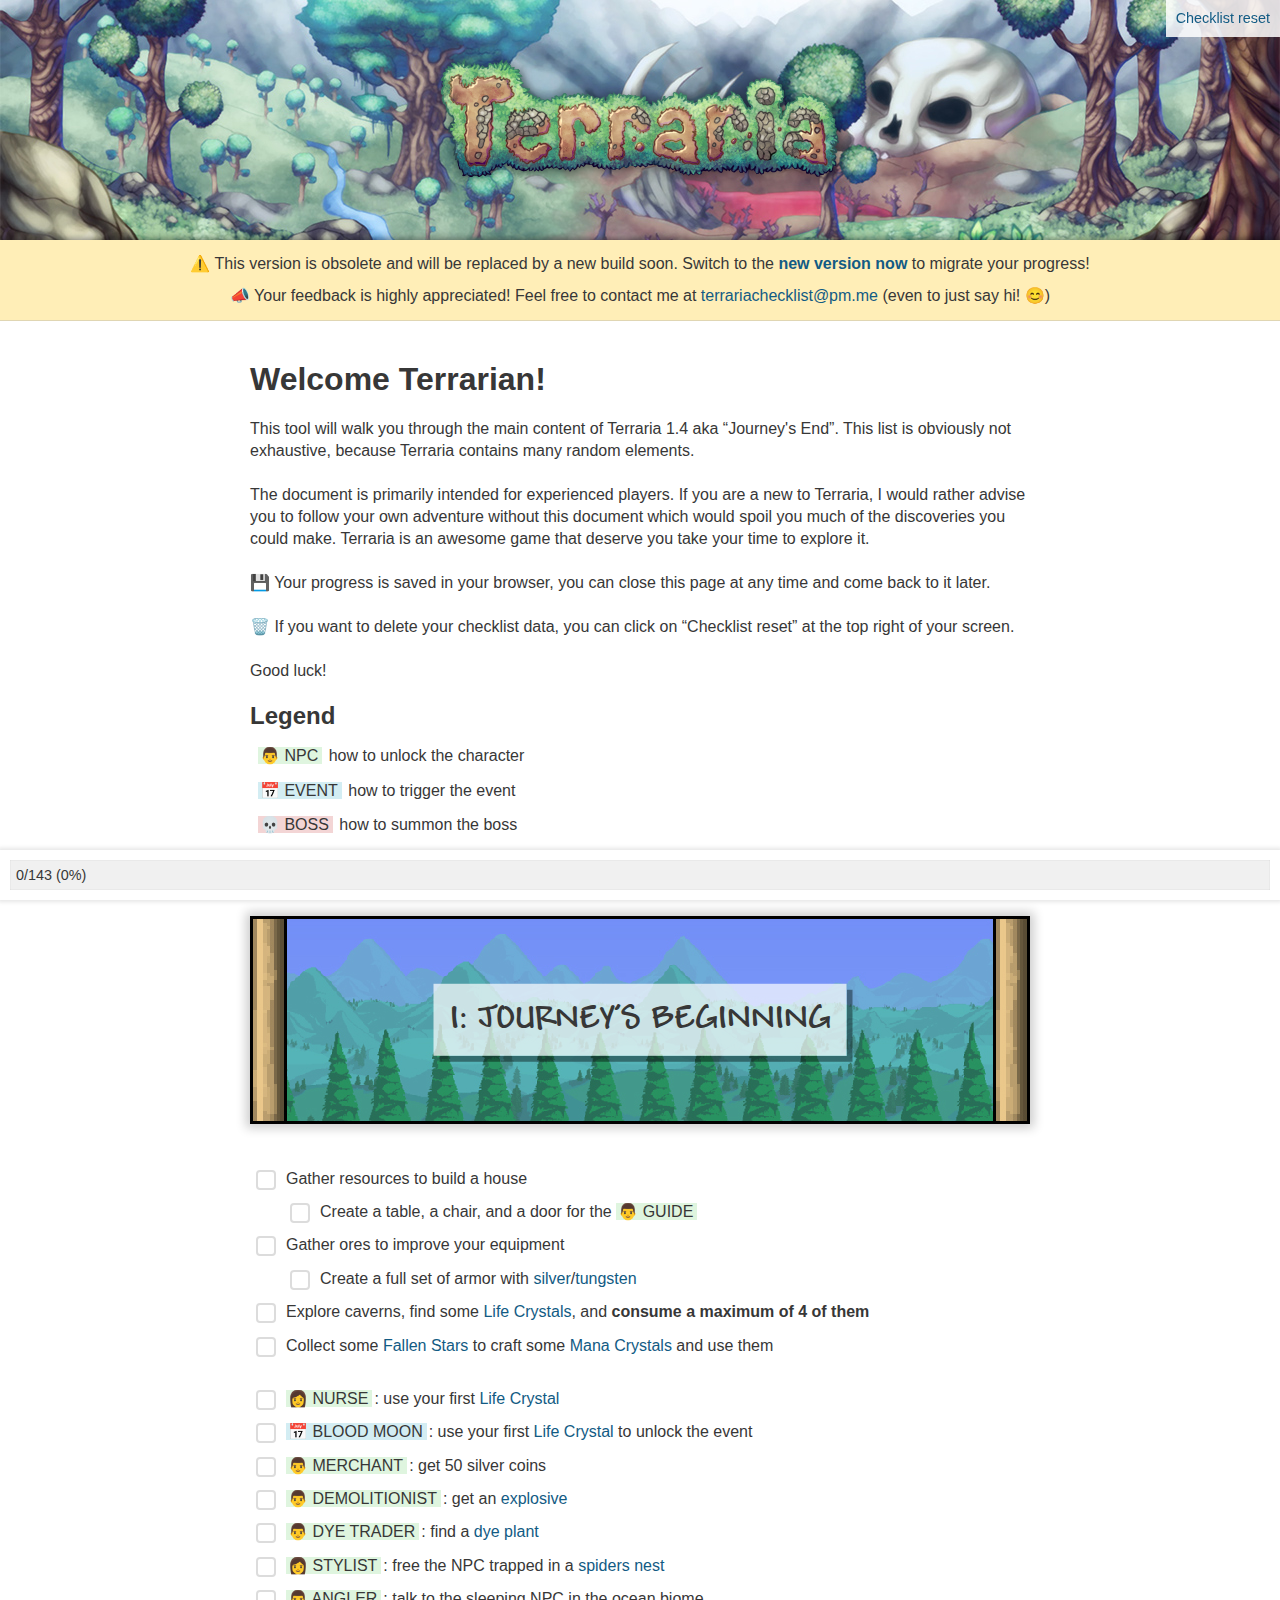
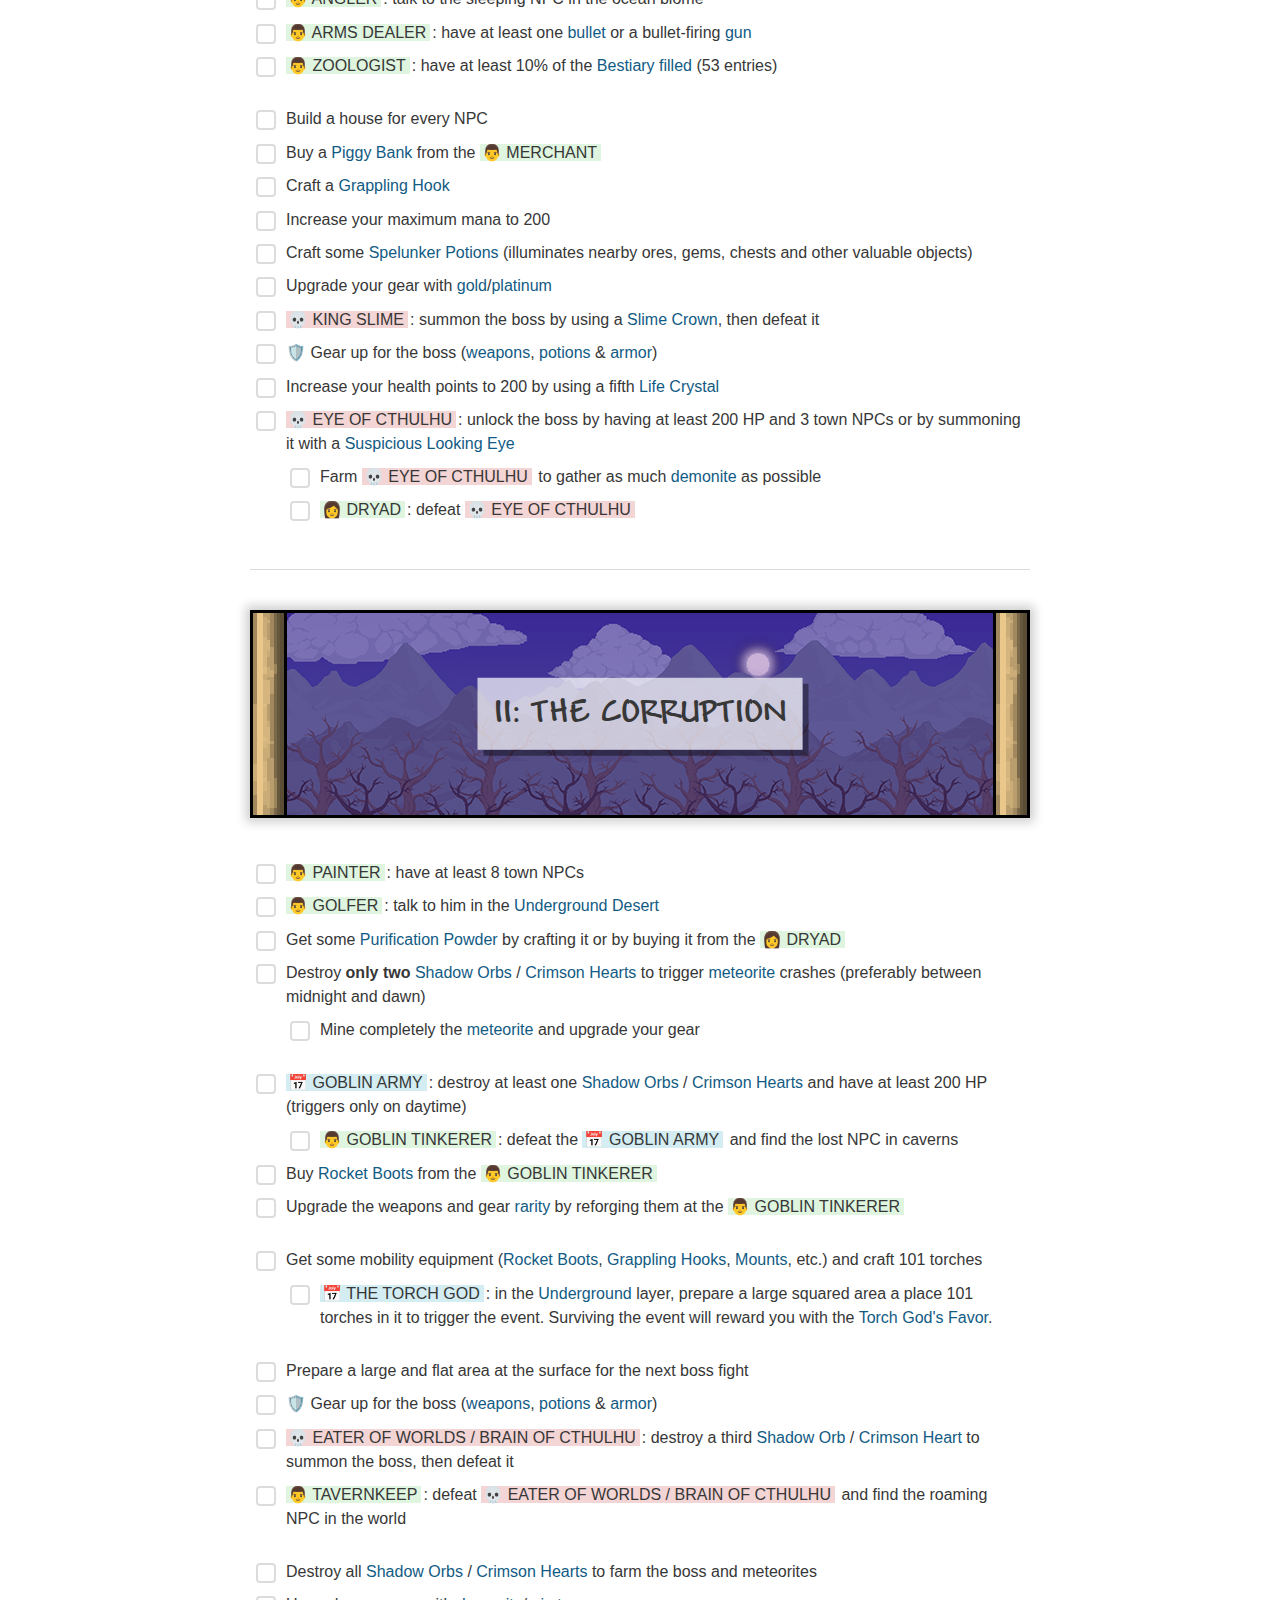
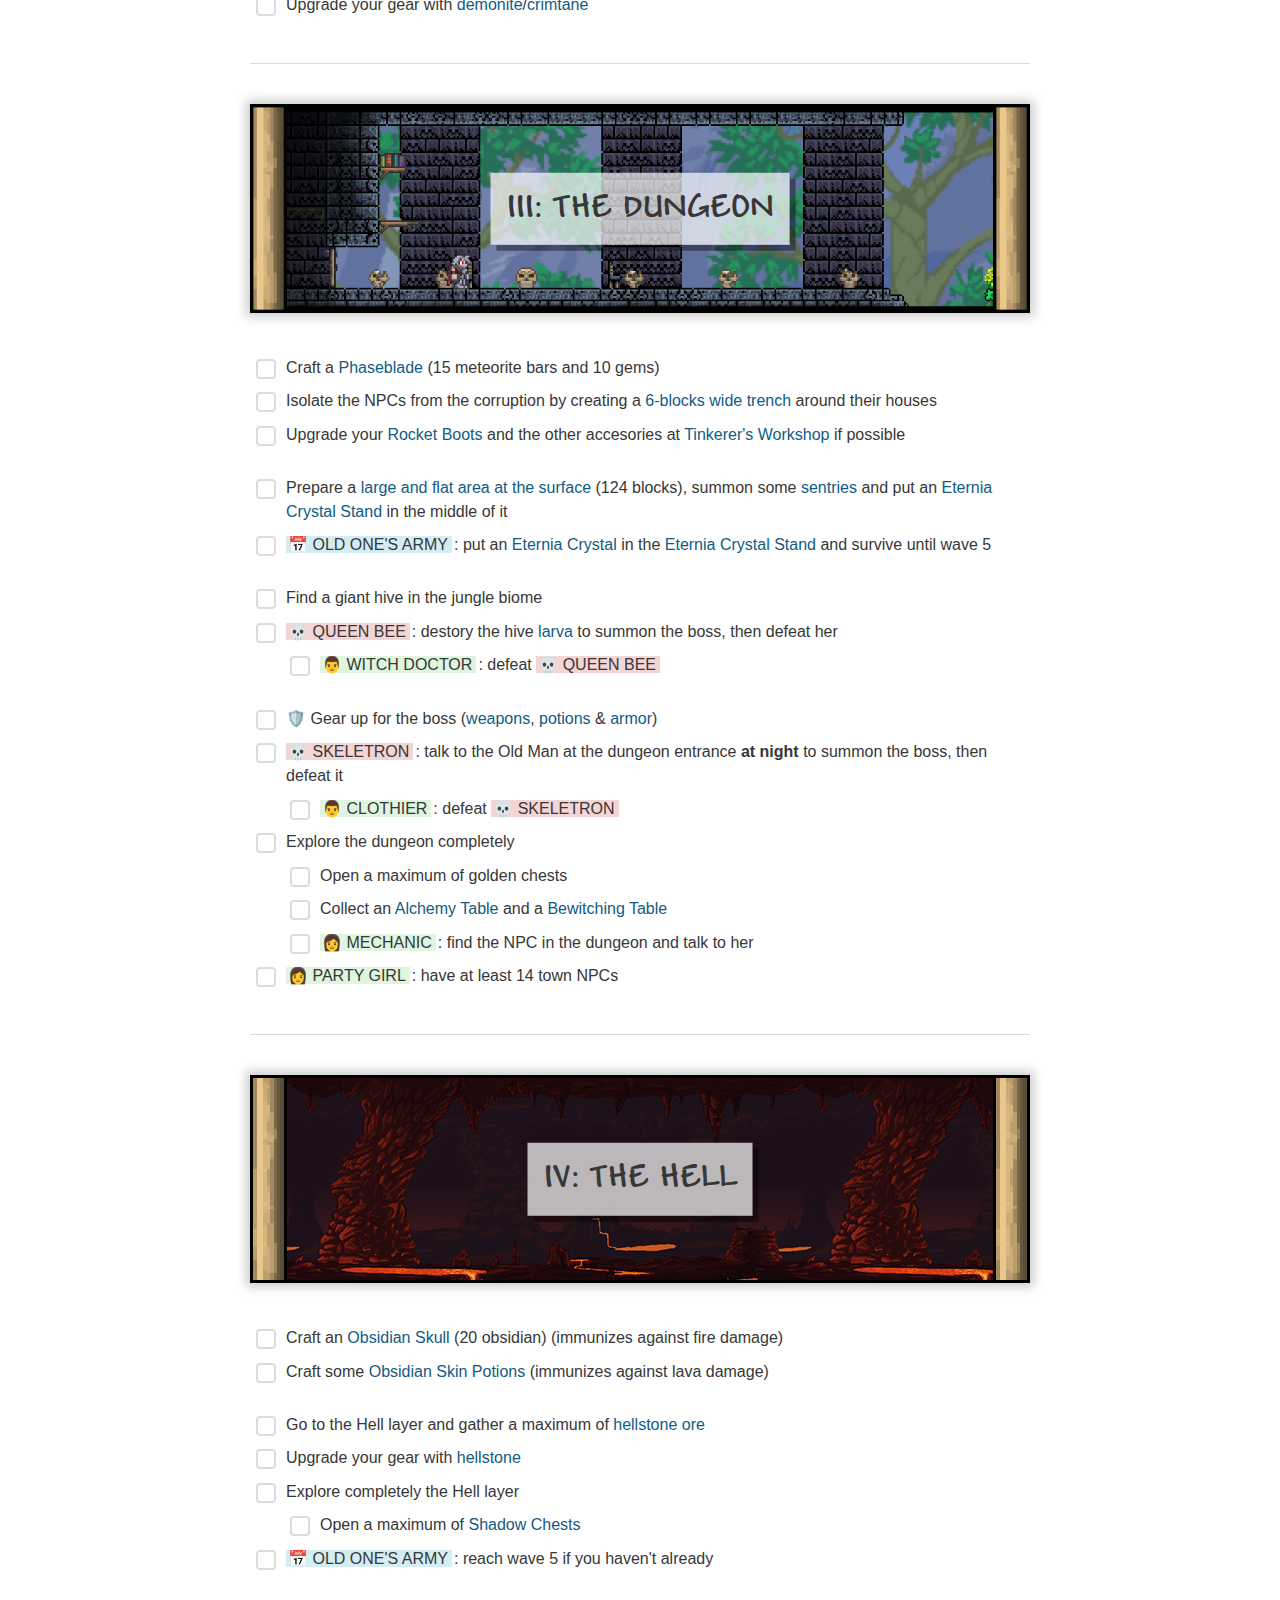
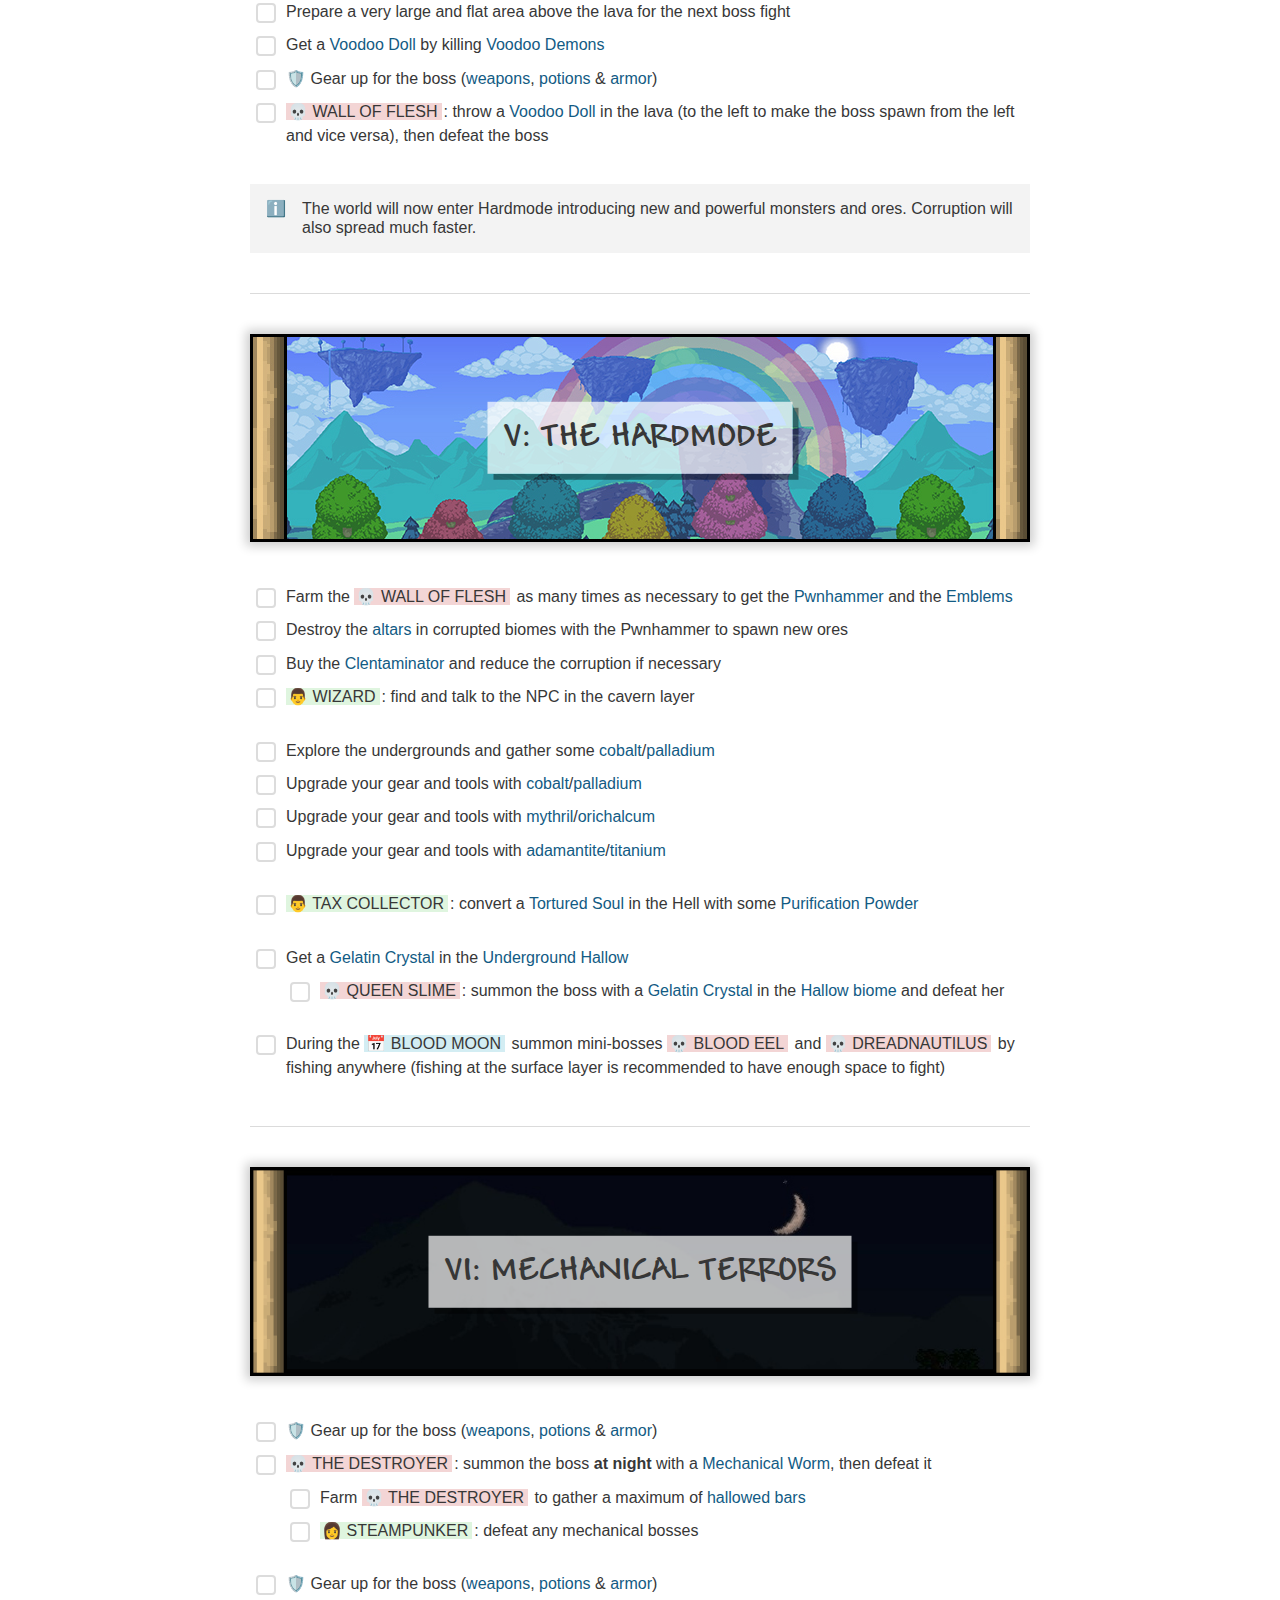
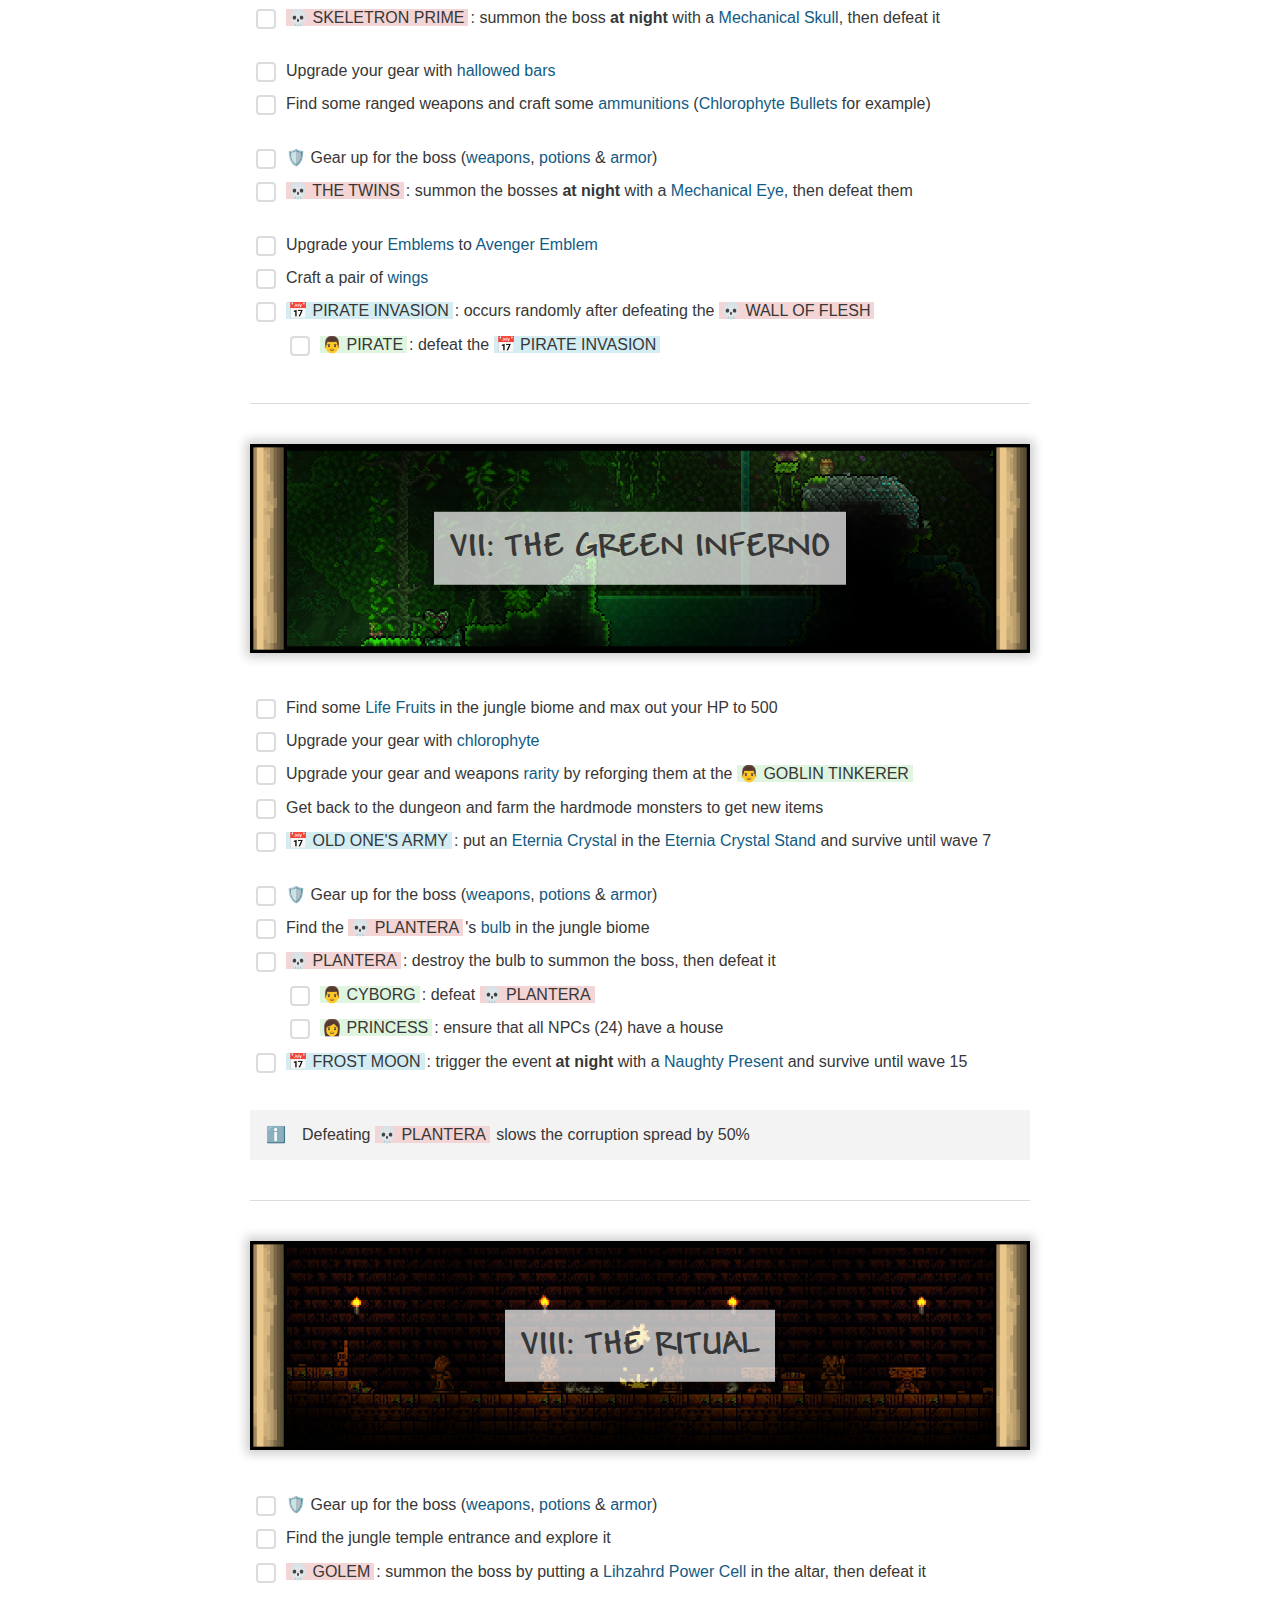
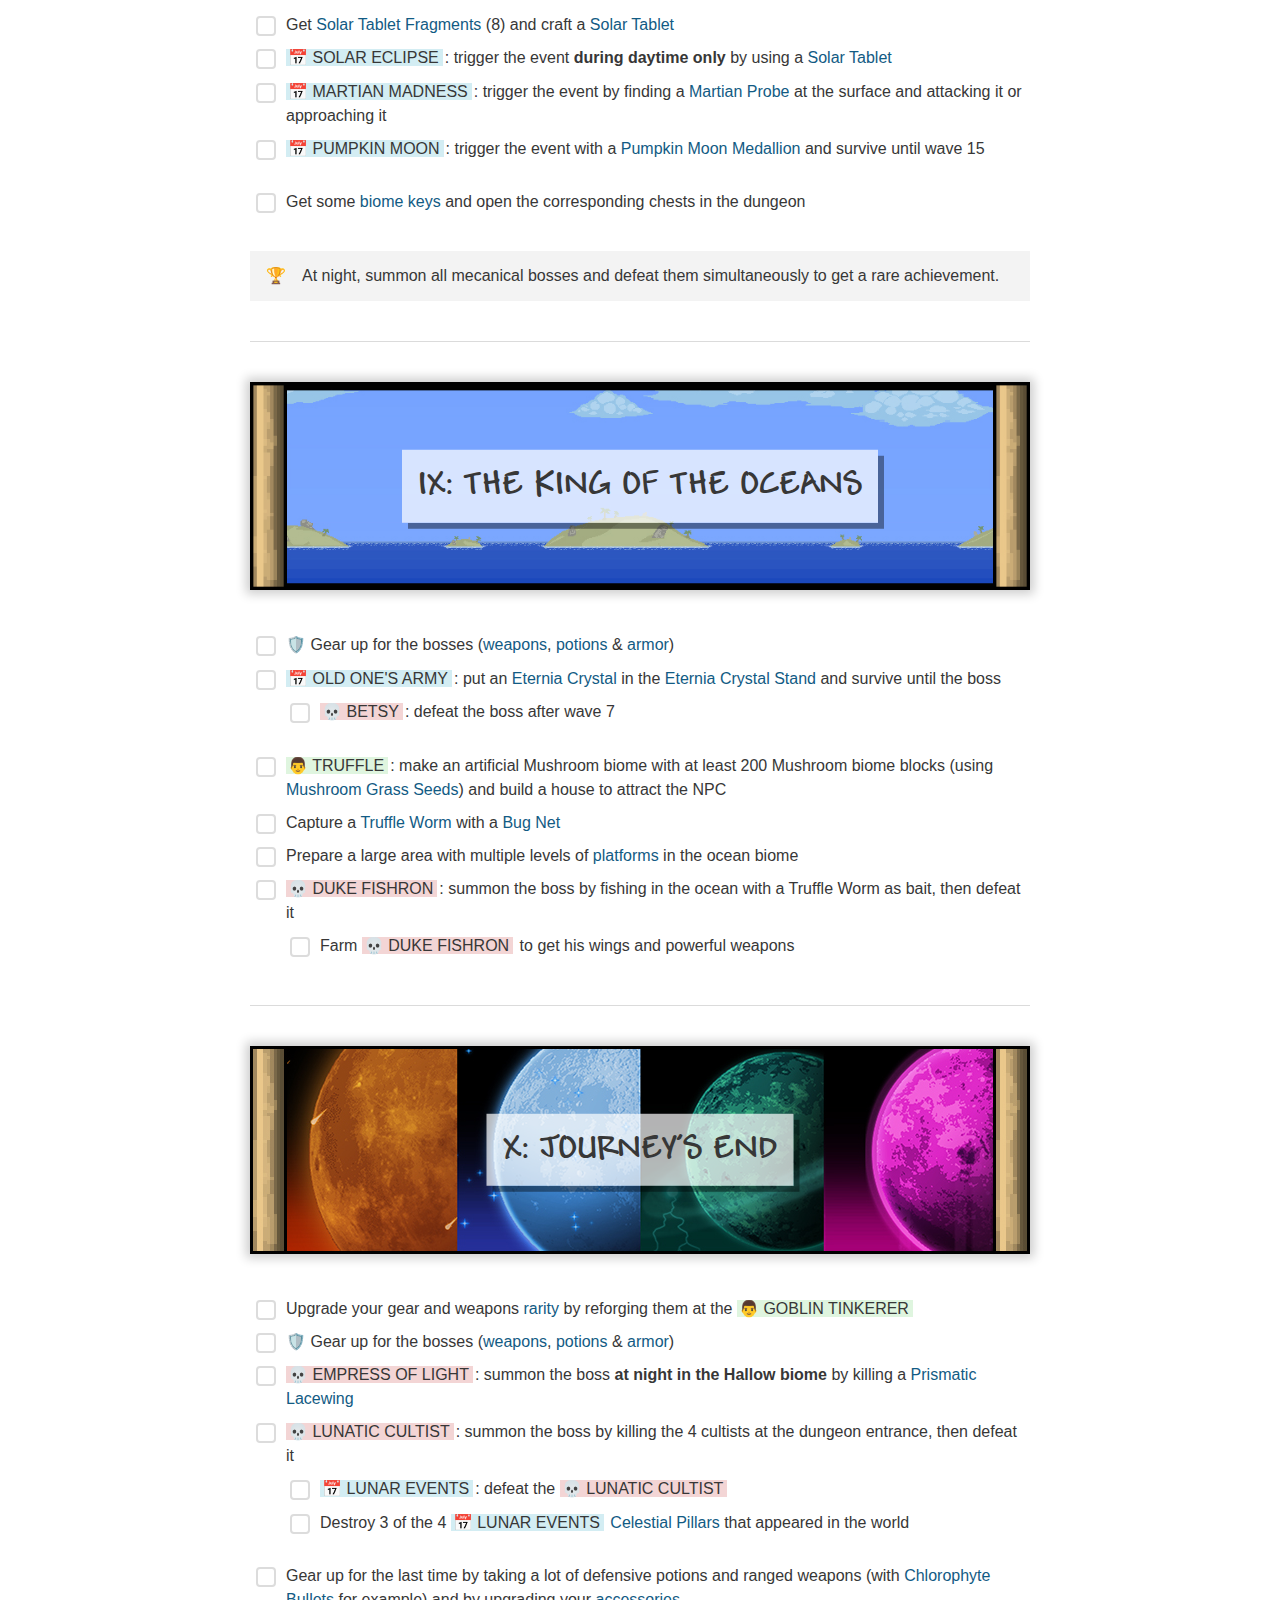
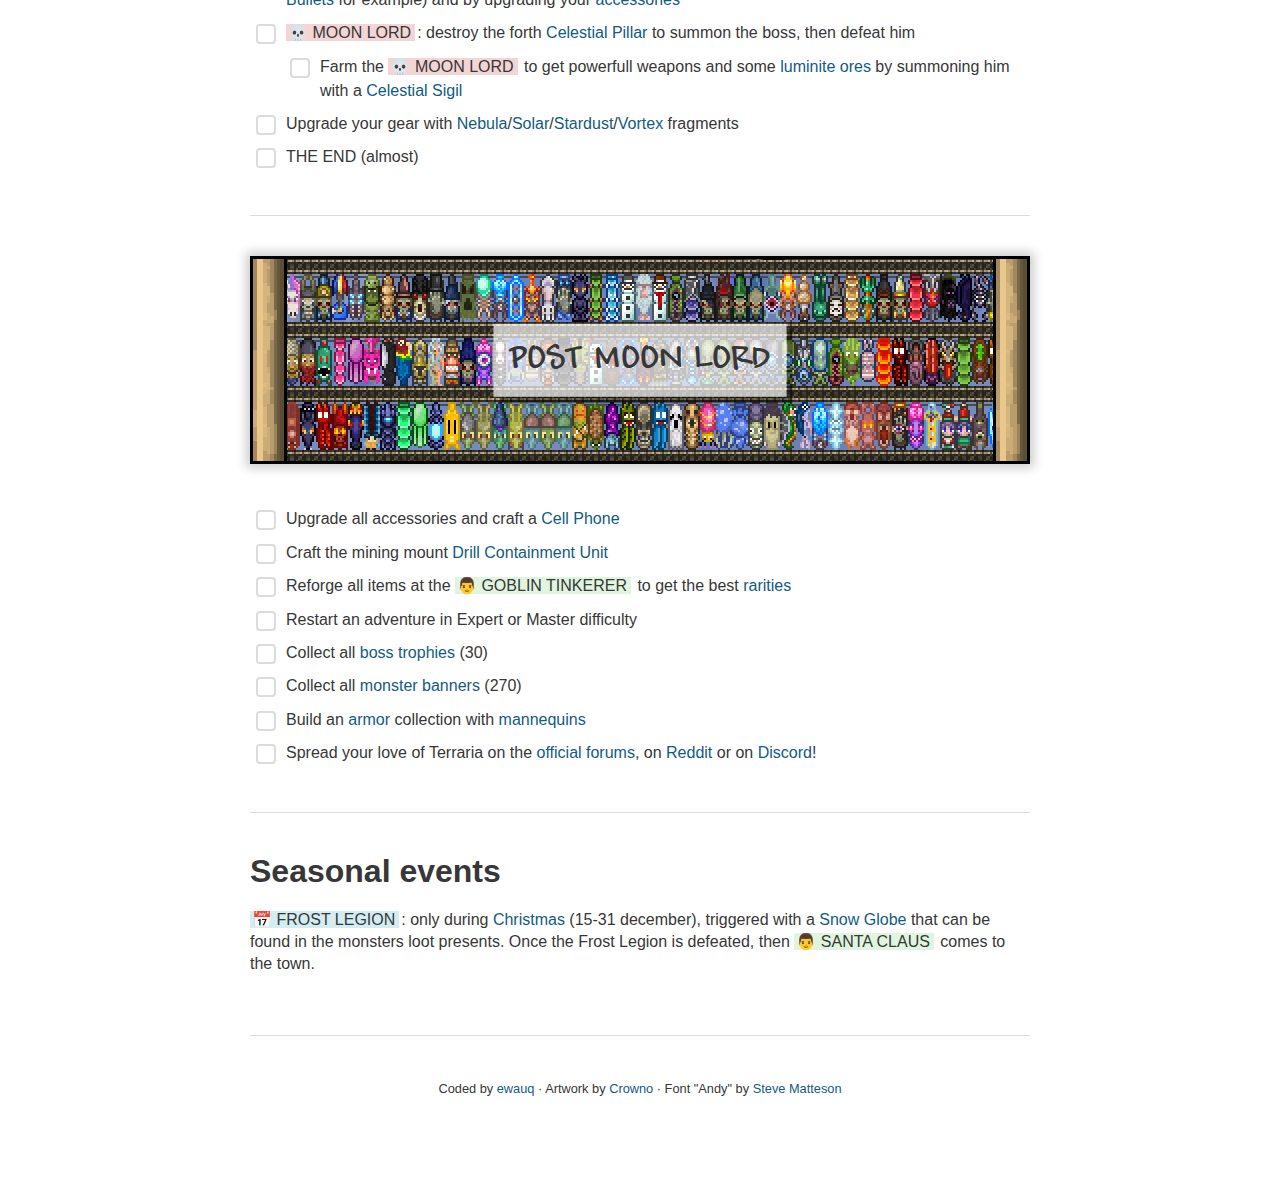
==== terraria-checklist/v1/index.html @ e36d5576 "Migrate the Terraria Checklist to the new build" ====
<!DOCTYPE html>
<html lang="en">
  <head>
    <title>Terraria 1.4 Progression Checklist</title>
    <meta charset="UTF-8" />
    <meta
      name="keywords"
      content="terraria, checklist, help, progression, walkthrough, tracking, bosses, items, weapons, collection"
    />
    <meta name="robots" content="index, follow" />
    <meta name="viewport" content="width=device-width, initial-scale=1.0" />
    <meta
      property="og:title"
      content="Progression Checklist for Terraria 1.4"
    />
    <meta
      property="og:description"
      content="Track your progress on a single page on any devices so you don't miss anything!"
    />
    <meta
      name="description"
      content="Track your progress on a single page on any devices so you don't miss anything!"
    />
    <meta
      property="og:url"
      content="https://ewauq.github.io/terraria-checklist/"
    />
    <!-- Google tag (gtag.js) -->
    <script
      async
      src="https://www.googletagmanager.com/gtag/js?id=G-256XFFE4T6"
    ></script>
    <script>
      window.dataLayer = window.dataLayer || [];
      function gtag() {
        dataLayer.push(arguments);
      }
      gtag("js", new Date());

      gtag("config", "G-256XFFE4T6");
    </script>
    <link rel="stylesheet" href="styles/normalize.css" />
    <link rel="stylesheet" href="styles/main.css" />
    <link rel="shortcut icon" href="imgs/favicon.png" type="image/png" />
  </head>

  <body>
    <div class="reset">
      <a name="reset">Checklist reset</a>
    </div>

    <header>
      <img src="imgs/logo.png" />
    </header>

    <div class="version-warning">
      ⚠️ This version is obsolete and will be replaced by a new build soon.
      Switch to the
      <b
        ><a href="https://ewauq.github.io/terraria-checklist/v2"
          >new version now</a
        ></b
      >
      to migrate your progress!

      <br /><br />
      📣 Your feedback is highly appreciated! Feel free to contact me at
      <a href="mailto:terrariachecklist@pm.me">terrariachecklist@pm.me</a> (even
      to just say hi! 😊)
    </div>

    <div class="page">
      <section>
        <h1>Welcome Terrarian!</h1>
        <p>
          This tool will walk you through the main content of Terraria 1.4 aka
          “Journey's End”. This list is obviously not exhaustive, because
          Terraria contains many random elements.
          <br /><br />
          The document is primarily intended for experienced players. If you are
          a new to Terraria, I would rather advise you to follow your own
          adventure without this document which would spoil you much of the
          discoveries you could make. Terraria is an awesome game that deserve
          you take your time to explore it.
          <br /><br />
          💾 Your progress is saved in your browser, you can close this page at
          any time and come back to it later.
          <br /><br />
          🗑️ If you want to delete your checklist data, you can click on
          “Checklist reset” at the top right of your screen.
          <br /><br />
          Good luck!
        </p>

        <h2>Legend</h2>
        <ul class="legend">
          <li><span class="npc">👨 NPC</span> how to unlock the character</li>
          <li><span class="event">📅 EVENT</span> how to trigger the event</li>
          <li><span class="boss">💀 BOSS</span> how to summon the boss</li>
        </ul>
      </section>

      <section>
        <picture>
          <div class="title">I: Journey's Beginning</div>
          <img src="imgs/tier-1.jpg" />
        </picture>

        <ul class="checklist">
          <li>
            <div class="checkbox-container">
              <input type="checkbox" autocomplete="off" name="tier-1-item-1" />
            </div>
            <div class="description">Gather resources to build a house</div>
          </li>

          <li class="indented">
            <div class="checkbox-container">
              <input type="checkbox" autocomplete="off" name="tier-1-item-2" />
            </div>
            <div class="description">
              Create a table, a chair, and a door for the
              <span class="npc"
                >👨
                <a href="https://terraria.fandom.com/wiki/Guide">GUIDE</a></span
              >
            </div>
          </li>

          <li>
            <div class="checkbox-container">
              <input type="checkbox" autocomplete="off" name="tier-1-item-3" />
            </div>
            <div class="description">Gather ores to improve your equipment</div>
          </li>

          <li class="indented">
            <div class="checkbox-container">
              <input type="checkbox" autocomplete="off" name="tier-1-item-4" />
            </div>
            <div class="description">
              Create a full set of armor with
              <a href="https://terraria.fandom.com/wiki/Silver_Ore">silver</a
              >/<a href="https://terraria.fandom.com/wiki/Tungsten_Ore"
                >tungsten</a
              >
            </div>
          </li>

          <li>
            <div class="checkbox-container">
              <input type="checkbox" autocomplete="off" name="tier-1-item-5" />
            </div>
            <div class="description">
              Explore caverns, find some
              <a href="https://terraria.fandom.com/wiki/Life_Crystal"
                >Life Crystals</a
              >, and
              <b>consume a maximum of 4 of them</b>
            </div>
          </li>

          <li>
            <div class="checkbox-container">
              <input type="checkbox" autocomplete="off" name="tier-1-item-6" />
            </div>
            <div class="description">
              Collect some
              <a href="https://terraria.fandom.com/wiki/Fallen_Star"
                >Fallen Stars</a
              >
              to craft some
              <a href="https://terraria.fandom.com/wiki/Mana_Crystal"
                >Mana Crystals</a
              >
              and use them
            </div>
          </li>

          <li class="spaced">
            <div class="checkbox-container">
              <input type="checkbox" autocomplete="off" name="tier-1-item-7" />
            </div>
            <div class="description">
              <span class="npc"
                >👩
                <a href="https://terraria.fandom.com/wiki/Nurse">NURSE</a></span
              >: use your first
              <a href="https://terraria.fandom.com/wiki/Life_Crystal"
                >Life Crystal</a
              >
            </div>
          </li>

          <li>
            <div class="checkbox-container">
              <input type="checkbox" autocomplete="off" name="tier-1-item-8" />
            </div>
            <div class="description">
              <span class="event"
                >📅
                <a href="https://terraria.fandom.com/wiki/Blood_Moon"
                  >BLOOD MOON</a
                ></span
              >: use your first
              <a href="https://terraria.fandom.com/wiki/Life_Crystal"
                >Life Crystal</a
              >
              to unlock the event
            </div>
          </li>

          <li>
            <div class="checkbox-container">
              <input type="checkbox" autocomplete="off" name="tier-1-item-9" />
            </div>
            <div class="description">
              <span class="npc"
                >👨
                <a href="https://terraria.fandom.com/wiki/Merchant"
                  >MERCHANT</a
                ></span
              >: get 50 silver coins
            </div>
          </li>

          <li>
            <div class="checkbox-container">
              <input type="checkbox" autocomplete="off" name="tier-1-item-10" />
            </div>
            <div class="description">
              <span class="npc"
                >👨
                <a href="https://terraria.fandom.com/wiki/Demolitionist"
                  >DEMOLITIONIST</a
                ></span
              >: get an
              <a href="https://terraria.fandom.com/wiki/Explosives_(class)"
                >explosive</a
              >
            </div>
          </li>

          <li>
            <div class="checkbox-container">
              <input type="checkbox" autocomplete="off" name="tier-1-item-11" />
            </div>
            <div class="description">
              <span class="npc"
                >👨
                <a href="https://terraria.fandom.com/wiki/Dye_Trader"
                  >DYE TRADER</a
                ></span
              >: find a
              <a href="https://terraria.fandom.com/wiki/Plants#Dye_Plants"
                >dye plant</a
              >
            </div>
          </li>

          <li>
            <div class="checkbox-container">
              <input type="checkbox" autocomplete="off" name="tier-1-item-12" />
            </div>
            <div class="description">
              <span class="npc"
                >👩
                <a href="https://terraria.fandom.com/wiki/Stylist"
                  >STYLIST</a
                ></span
              >: free the NPC trapped in a
              <a href="https://terraria.fandom.com/wiki/Spider_Cave"
                >spiders nest</a
              >
            </div>
          </li>

          <li>
            <div class="checkbox-container">
              <input type="checkbox" autocomplete="off" name="tier-1-item-13" />
            </div>
            <div class="description">
              <span class="npc"
                >👨
                <a href="https://terraria.fandom.com/wiki/Angler"
                  >ANGLER</a
                ></span
              >: talk to the sleeping NPC in the ocean biome
            </div>
          </li>

          <li>
            <div class="checkbox-container">
              <input type="checkbox" autocomplete="off" name="tier-1-item-14" />
            </div>
            <div class="description">
              <span class="npc"
                >👨
                <a href="https://terraria.fandom.com/wiki/Arms_Dealer"
                  >ARMS DEALER</a
                ></span
              >: have at least one
              <a href="https://terraria.fandom.com/wiki/Bullets">bullet</a> or a
              bullet-firing
              <a href="https://terraria.fandom.com/wiki/Guns">gun</a>
            </div>
          </li>

          <li>
            <div class="checkbox-container">
              <input type="checkbox" autocomplete="off" name="tier-1-item-27" />
            </div>
            <div class="description">
              <span class="npc"
                >👨
                <a href="https://terraria.fandom.com/wiki/Zoologist"
                  >ZOOLOGIST</a
                ></span
              >: have at least 10% of the
              <a href="https://terraria.fandom.com/wiki/Bestiary"
                >Bestiary filled</a
              >
              (53 entries)
            </div>
          </li>

          <li class="spaced">
            <div class="checkbox-container">
              <input type="checkbox" autocomplete="off" name="tier-1-item-15" />
            </div>
            <div class="description">Build a house for every NPC</div>
          </li>

          <li>
            <div class="checkbox-container">
              <input type="checkbox" autocomplete="off" name="tier-1-item-16" />
            </div>
            <div class="description">
              Buy a
              <a href="https://terraria.fandom.com/wiki/Piggy_Bank"
                >Piggy Bank</a
              >
              from the
              <span class="npc"
                >👨
                <a href="https://terraria.fandom.com/wiki/Merchant"
                  >MERCHANT</a
                ></span
              >
            </div>
          </li>

          <li>
            <div class="checkbox-container">
              <input type="checkbox" autocomplete="off" name="tier-1-item-17" />
            </div>
            <div class="description">
              Craft a
              <a href="https://terraria.fandom.com/wiki/Grappling_Hook"
                >Grappling Hook</a
              >
            </div>
          </li>

          <li>
            <div class="checkbox-container">
              <input type="checkbox" autocomplete="off" name="tier-1-item-18" />
            </div>
            <div class="description">Increase your maximum mana to 200</div>
          </li>

          <li>
            <div class="checkbox-container">
              <input type="checkbox" autocomplete="off" name="tier-1-item-19" />
            </div>
            <div class="description">
              Craft some
              <a href="https://terraria.fandom.com/wiki/Spelunker_Potion"
                >Spelunker Potions</a
              >
              (illuminates nearby ores, gems, chests and other valuable objects)
            </div>
          </li>

          <li>
            <div class="checkbox-container">
              <input type="checkbox" autocomplete="off" name="tier-1-item-20" />
            </div>
            <div class="description">
              Upgrade your gear with
              <a href="https://terraria.fandom.com/wiki/Gold_Ore">gold</a>/<a
                href="https://terraria.fandom.com/wiki/Platinum_Ore"
                >platinum</a
              >
            </div>
          </li>

          <li>
            <div class="checkbox-container">
              <input type="checkbox" autocomplete="off" name="tier-1-item-21" />
            </div>
            <div class="description">
              <span class="boss"
                >💀
                <a href="https://terraria.fandom.com/wiki/King_Slime"
                  >KING SLIME</a
                ></span
              >: summon the boss by using a
              <a href="https://terraria.fandom.com/wiki/Slime_Crown"
                >Slime Crown</a
              >, then defeat it
            </div>
          </li>

          <li>
            <div class="checkbox-container">
              <input type="checkbox" autocomplete="off" name="tier-1-item-22" />
            </div>
            <div class="description">
              🛡️ Gear up for the boss (<a
                href="https://terraria.fandom.com/wiki/Weapons"
                >weapons</a
              >,
              <a href="https://terraria.fandom.com/wiki/Potions">potions</a> &
              <a href="https://terraria.fandom.com/wiki/Armor">armor</a>)
            </div>
          </li>

          <li>
            <div class="checkbox-container">
              <input type="checkbox" autocomplete="off" name="tier-1-item-23" />
            </div>
            <div class="description">
              Increase your health points to 200 by using a fifth
              <a href="https://terraria.fandom.com/wiki/Life_Crystal"
                >Life Crystal</a
              >
            </div>
          </li>

          <li>
            <div class="checkbox-container">
              <input type="checkbox" autocomplete="off" name="tier-1-item-24" />
            </div>
            <div class="description">
              <span class="boss"
                >💀
                <a href="https://terraria.fandom.com/wiki/Eye_of_Cthulhu"
                  >EYE OF CTHULHU</a
                ></span
              >: unlock the boss by having at least 200 HP and 3 town NPCs or by
              summoning it with a
              <a href="https://terraria.fandom.com/wiki/Suspicious_Looking_Eye"
                >Suspicious Looking Eye</a
              >
            </div>
          </li>

          <li class="indented">
            <div class="checkbox-container">
              <input type="checkbox" autocomplete="off" name="tier-1-item-25" />
            </div>
            <div class="description">
              Farm
              <span class="boss"
                >💀
                <a href="https://terraria.fandom.com/wiki/Eye_of_Cthulhu"
                  >EYE OF CTHULHU</a
                ></span
              >
              to gather as much
              <a href="https://terraria.fandom.com/wiki/Demonite_Ore"
                >demonite</a
              >
              as possible
            </div>
          </li>

          <li class="indented">
            <div class="checkbox-container">
              <input type="checkbox" autocomplete="off" name="tier-1-item-26" />
            </div>
            <div class="description">
              <span class="npc"
                >👩
                <a href="https://terraria.fandom.com/wiki/Dryad">DRYAD</a></span
              >: defeat
              <span class="boss"
                >💀
                <a href="https://terraria.fandom.com/wiki/Eye_of_Cthulhu"
                  >EYE OF CTHULHU</a
                ></span
              >
            </div>
          </li>
        </ul>
      </section>

      <section>
        <picture>
          <div class="title">II: The Corruption</div>
          <img src="imgs/tier-2.jpg" />
        </picture>

        <ul class="checklist">
          <li>
            <div class="checkbox-container">
              <input type="checkbox" autocomplete="off" name="tier-2-item-1" />
            </div>
            <div class="description">
              <span class="npc"
                >👨
                <a href="https://terraria.fandom.com/wiki/Painter"
                  >PAINTER</a
                ></span
              >: have at least 8 town NPCs
            </div>
          </li>

          <li>
            <div class="checkbox-container">
              <input type="checkbox" autocomplete="off" name="tier-2-item-17" />
            </div>
            <div class="description">
              <span class="npc"
                >👨
                <a href="https://terraria.fandom.com/wiki/Golfer"
                  >GOLFER</a
                ></span
              >: talk to him in the
              <a href="https://terraria.fandom.com/wiki/Underground_Desert"
                >Underground Desert</a
              >
            </div>
          </li>

          <li>
            <div class="checkbox-container">
              <input type="checkbox" autocomplete="off" name="tier-2-item-2" />
            </div>
            <div class="description">
              Get some
              <a href="https://terraria.fandom.com/wiki/Thrown_Powder"
                >Purification Powder</a
              >
              by crafting it or by buying it from the
              <span class="npc"
                >👩
                <a href="https://terraria.fandom.com/wiki/Dryad">DRYAD</a></span
              >
            </div>
          </li>

          <li>
            <div class="checkbox-container">
              <input type="checkbox" autocomplete="off" name="tier-2-item-3" />
            </div>
            <div class="description">
              Destroy <b>only two</b>
              <a href="https://terraria.fandom.com/wiki/Shadow_Orb"
                >Shadow Orbs</a
              >
              /
              <a href="https://terraria.fandom.com/wiki/Crimson_Heart"
                >Crimson Hearts</a
              >
              to trigger
              <a href="https://terraria.fandom.com/wiki/Meteorite">meteorite</a>
              crashes (preferably between midnight and dawn)
            </div>
          </li>

          <li class="indented">
            <div class="checkbox-container">
              <input type="checkbox" autocomplete="off" name="tier-2-item-4" />
            </div>
            <div class="description">
              Mine completely the
              <a href="https://terraria.fandom.com/wiki/Meteorite">meteorite</a>
              and upgrade your gear
            </div>
          </li>

          <li class="spaced">
            <div class="checkbox-container">
              <input type="checkbox" autocomplete="off" name="tier-2-item-5" />
            </div>
            <div class="description">
              <span class="event"
                >📅
                <a href="https://terraria.fandom.com/wiki/Goblin_Army"
                  >GOBLIN ARMY</a
                ></span
              >: destroy at least one
              <a href="https://terraria.fandom.com/wiki/Shadow_Orb"
                >Shadow Orbs</a
              >
              /
              <a href="https://terraria.fandom.com/wiki/Crimson_Heart"
                >Crimson Hearts</a
              >
              and have at least 200 HP (triggers only on daytime)
            </div>
          </li>

          <li class="indented">
            <div class="checkbox-container">
              <input type="checkbox" autocomplete="off" name="tier-2-item-6" />
            </div>
            <div class="description">
              <span class="npc"
                >👨
                <a href="https://terraria.fandom.com/wiki/Goblin_Tinkerer"
                  >GOBLIN TINKERER</a
                ></span
              >: defeat the
              <span class="event"
                >📅
                <a href="https://terraria.fandom.com/wiki/Goblin_Army"
                  >GOBLIN ARMY</a
                ></span
              >
              and find the lost NPC in caverns
            </div>
          </li>

          <li>
            <div class="checkbox-container">
              <input type="checkbox" autocomplete="off" name="tier-2-item-7" />
            </div>
            <div class="description">
              Buy
              <a href="https://terraria.fandom.com/wiki/Rocket_Boots"
                >Rocket Boots</a
              >
              from the
              <span class="npc"
                >👨
                <a href="https://terraria.fandom.com/wiki/Goblin_Tinkerer"
                  >GOBLIN TINKERER</a
                ></span
              >
            </div>
          </li>

          <li>
            <div class="checkbox-container">
              <input type="checkbox" autocomplete="off" name="tier-2-item-8" />
            </div>
            <div class="description">
              Upgrade the weapons and gear
              <a href="https://terraria.fandom.com/wiki/Rarity">rarity</a> by
              reforging them at the
              <span class="npc"
                >👨
                <a href="https://terraria.fandom.com/wiki/Goblin_Tinkerer"
                  >GOBLIN TINKERER</a
                ></span
              >
            </div>
          </li>

          <li class="spaced">
            <div class="checkbox-container">
              <input type="checkbox" autocomplete="off" name="tier-2-item-15" />
            </div>
            <div class="description">
              Get some mobility equipment (<a
                href="https://terraria.fandom.com/wiki/Rocket_Boots"
                >Rocket Boots</a
              >,
              <a href="https://terraria.fandom.com/wiki/Hooks"
                >Grappling Hooks</a
              >, <a href="https://terraria.fandom.com/wiki/Mounts">Mounts</a>,
              etc.) and craft 101 torches
            </div>
          </li>

          <li class="indented">
            <div class="checkbox-container">
              <input type="checkbox" autocomplete="off" name="tier-2-item-16" />
            </div>
            <div class="description">
              <span class="event"
                >📅
                <a href="https://terraria.fandom.com/wiki/The_Torch_God"
                  >THE TORCH GOD</a
                ></span
              >: in the
              <a href="https://terraria.fandom.com/wiki/Underground"
                >Underground</a
              >
              layer, prepare a large squared area a place 101 torches in it to
              trigger the event. Surviving the event will reward you with the
              <a href="https://terraria.fandom.com/wiki/Torch_God's_Favor"
                >Torch God's Favor</a
              >.
            </div>
          </li>

          <li class="spaced">
            <div class="checkbox-container">
              <input type="checkbox" autocomplete="off" name="tier-2-item-9" />
            </div>
            <div class="description">
              Prepare a large and flat area at the surface for the next boss
              fight
            </div>
          </li>

          <li>
            <div class="checkbox-container">
              <input type="checkbox" autocomplete="off" name="tier-2-item-10" />
            </div>
            <div class="description">
              🛡️ Gear up for the boss (<a
                href="https://terraria.fandom.com/wiki/Weapons"
                >weapons</a
              >,
              <a href="https://terraria.fandom.com/wiki/Potions">potions</a> &
              <a href="https://terraria.fandom.com/wiki/Armor">armor</a>)
            </div>
          </li>

          <li>
            <div class="checkbox-container">
              <input type="checkbox" autocomplete="off" name="tier-2-item-11" />
            </div>
            <div class="description">
              <span class="boss"
                >💀
                <a href="https://terraria.fandom.com/wiki/Eater_of_Worlds"
                  >EATER OF WORLDS</a
                >
                /
                <a href="https://terraria.fandom.com/wiki/Brain_of_Cthulhu"
                  >BRAIN OF CTHULHU</a
                ></span
              >: destroy a third
              <a href="https://terraria.fandom.com/wiki/Shadow_Orb"
                >Shadow Orb</a
              >
              /
              <a href="https://terraria.fandom.com/wiki/Crimson_Heart"
                >Crimson Heart</a
              >
              to summon the boss, then defeat it
            </div>
          </li>

          <li>
            <div class="checkbox-container">
              <input type="checkbox" autocomplete="off" name="tier-2-item-12" />
            </div>
            <div class="description">
              <span class="npc"
                >👨
                <a href="https://terraria.fandom.com/wiki/Tavernkeep"
                  >TAVERNKEEP</a
                ></span
              >: defeat
              <span class="boss"
                >💀
                <a href="https://terraria.fandom.com/wiki/Eater_of_Worlds"
                  >EATER OF WORLDS</a
                >
                /
                <a href="https://terraria.fandom.com/wiki/Brain_of_Cthulhu"
                  >BRAIN OF CTHULHU</a
                ></span
              >
              and find the roaming NPC in the world
            </div>
          </li>

          <li class="spaced">
            <div class="checkbox-container">
              <input type="checkbox" autocomplete="off" name="tier-2-item-13" />
            </div>
            <div class="description">
              Destroy all
              <a href="https://terraria.fandom.com/wiki/Shadow_Orb"
                >Shadow Orbs</a
              >
              /
              <a href="https://terraria.fandom.com/wiki/Crimson_Heart"
                >Crimson Hearts</a
              >
              to farm the boss and meteorites
            </div>
          </li>

          <li>
            <div class="checkbox-container">
              <input type="checkbox" autocomplete="off" name="tier-2-item-14" />
            </div>
            <div class="description">
              Upgrade your gear with
              <a href="https://terraria.fandom.com/wiki/Demonite_Ore"
                >demonite</a
              >/<a href="https://terraria.fandom.com/wiki/Crimtane_Ore"
                >crimtane</a
              >
            </div>
          </li>
        </ul>
      </section>

      <section>
        <picture>
          <div class="title">III: The Dungeon</div>
          <img src="imgs/tier-3.jpg" />
        </picture>

        <ul class="checklist">
          <li>
            <div class="checkbox-container">
              <input type="checkbox" autocomplete="off" name="tier-3-item-1" />
            </div>
            <div class="description">
              Craft a
              <a href="https://terraria.fandom.com/wiki/Phaseblades"
                >Phaseblade</a
              >
              (15 meteorite bars and 10 gems)
            </div>
          </li>

          <li>
            <div class="checkbox-container">
              <input type="checkbox" autocomplete="off" name="tier-3-item-2" />
            </div>
            <div class="description">
              Isolate the NPCs from the corruption by creating a
              <a
                href="https://terraria.fandom.com/wiki/Guide:Maintaining_world_purity#Pre-Hardmode"
                >6-blocks wide trench</a
              >
              around their houses
            </div>
          </li>

          <li>
            <div class="checkbox-container">
              <input type="checkbox" autocomplete="off" name="tier-3-item-3" />
            </div>
            <div class="description">
              Upgrade your
              <a href="https://terraria.fandom.com/wiki/Rocket_Boots"
                >Rocket Boots</a
              >
              and the other accesories at
              <a href="https://terraria.fandom.com/wiki/Tinkerer%27s_Workshop"
                >Tinkerer's Workshop</a
              >
              if possible
            </div>
          </li>

          <li class="spaced">
            <div class="checkbox-container">
              <input type="checkbox" autocomplete="off" name="tier-3-item-4" />
            </div>
            <div class="description">
              Prepare a
              <a
                href="https://terraria.fandom.com/wiki/Old_One%27s_Army#Terrain_requirements"
                >large and flat area at the surface</a
              >
              (124 blocks), summon some
              <a href="https://terraria.fandom.com/wiki/Ballista_sentry_summons"
                >sentries</a
              >
              and put an
              <a href="https://terraria.fandom.com/wiki/Eternia_Crystal_Stand"
                >Eternia Crystal Stand</a
              >
              in the middle of it
            </div>
          </li>

          <li>
            <div class="checkbox-container">
              <input type="checkbox" autocomplete="off" name="tier-3-item-5" />
            </div>
            <div class="description">
              <span class="event"
                >📅
                <a href="https://terraria.fandom.com/wiki/Old_One%27s_Army"
                  >OLD ONE'S ARMY</a
                ></span
              >: put an
              <a href="https://terraria.fandom.com/wiki/Eternia_Crystal"
                >Eternia Crystal</a
              >
              in the
              <a href="https://terraria.fandom.com/wiki/Eternia_Crystal_Stand"
                >Eternia Crystal Stand</a
              >
              and survive until wave 5
            </div>
          </li>

          <li class="spaced">
            <div class="checkbox-container">
              <input type="checkbox" autocomplete="off" name="tier-3-item-6" />
            </div>
            <div class="description">Find a giant hive in the jungle biome</div>
          </li>

          <li>
            <div class="checkbox-container">
              <input type="checkbox" autocomplete="off" name="tier-3-item-7" />
            </div>
            <div class="description">
              <span class="boss"
                >💀
                <a href="https://terraria.fandom.com/wiki/Queen_Bee"
                  >QUEEN BEE</a
                ></span
              >: destory the hive
              <a href="https://terraria.fandom.com/wiki/Larva">larva</a> to
              summon the boss, then defeat her
            </div>
          </li>

          <li class="indented">
            <div class="checkbox-container">
              <input type="checkbox" autocomplete="off" name="tier-3-item-8" />
            </div>
            <div class="description">
              <span class="npc"
                >👨
                <a href="https://terraria.fandom.com/wiki/Witch_Doctor"
                  >WITCH DOCTOR</a
                ></span
              >: defeat
              <span class="boss"
                >💀
                <a href="https://terraria.fandom.com/wiki/Queen_Bee"
                  >QUEEN BEE</a
                ></span
              >
            </div>
          </li>

          <li class="spaced">
            <div class="checkbox-container">
              <input type="checkbox" autocomplete="off" name="tier-3-item-9" />
            </div>
            <div class="description">
              🛡️ Gear up for the boss (<a
                href="https://terraria.fandom.com/wiki/Weapons"
                >weapons</a
              >,
              <a href="https://terraria.fandom.com/wiki/Potions">potions</a> &
              <a href="https://terraria.fandom.com/wiki/Armor">armor</a>)
            </div>
          </li>

          <li>
            <div class="checkbox-container">
              <input type="checkbox" autocomplete="off" name="tier-3-item-10" />
            </div>
            <div class="description">
              <span class="boss"
                >💀
                <a href="https://terraria.fandom.com/wiki/Skeletron"
                  >SKELETRON</a
                ></span
              >: talk to the Old Man at the dungeon entrance <b>at night</b> to
              summon the boss, then defeat it
            </div>
          </li>

          <li class="indented">
            <div class="checkbox-container">
              <input type="checkbox" autocomplete="off" name="tier-3-item-11" />
            </div>
            <div class="description">
              <span class="npc"
                >👨
                <a href="https://terraria.fandom.com/wiki/Clothier"
                  >CLOTHIER</a
                ></span
              >: defeat
              <span class="boss"
                >💀
                <a href="https://terraria.fandom.com/wiki/Skeletron"
                  >SKELETRON</a
                ></span
              >
            </div>
          </li>

          <li>
            <div class="checkbox-container">
              <input type="checkbox" autocomplete="off" name="tier-3-item-12" />
            </div>
            <div class="description">Explore the dungeon completely</div>
          </li>

          <li class="indented">
            <div class="checkbox-container">
              <input type="checkbox" autocomplete="off" name="tier-3-item-13" />
            </div>
            <div class="description">Open a maximum of golden chests</div>
          </li>

          <li class="indented">
            <div class="checkbox-container">
              <input type="checkbox" autocomplete="off" name="tier-3-item-14" />
            </div>
            <div class="description">
              Collect an
              <a href="https://terraria.fandom.com/wiki/Alchemy_Table"
                >Alchemy Table</a
              >
              and a
              <a href="https://terraria.fandom.com/wiki/Bewitching_Table"
                >Bewitching Table</a
              >
            </div>
          </li>

          <li class="indented">
            <div class="checkbox-container">
              <input type="checkbox" autocomplete="off" name="tier-3-item-15" />
            </div>
            <div class="description">
              <span class="npc"
                >👩
                <a href="https://terraria.fandom.com/wiki/Mechanic"
                  >MECHANIC</a
                ></span
              >: find the NPC in the dungeon and talk to her
            </div>
          </li>

          <li>
            <div class="checkbox-container">
              <input type="checkbox" autocomplete="off" name="tier-3-item-16" />
            </div>
            <div class="description">
              <span class="npc"
                >👩
                <a href="https://terraria.fandom.com/wiki/Party_Girl"
                  >PARTY GIRL</a
                ></span
              >: have at least 14 town NPCs
            </div>
          </li>
        </ul>
      </section>

      <section>
        <picture>
          <div class="title">IV: The Hell</div>
          <img src="imgs/tier-4.jpg" />
        </picture>

        <ul class="checklist">
          <li>
            <div class="checkbox-container">
              <input type="checkbox" autocomplete="off" name="tier-4-item-1" />
            </div>
            <div class="description">
              Craft an
              <a href="https://terraria.fandom.com/wiki/Obsidian_Skull"
                >Obsidian Skull</a
              >
              (20 obsidian) (immunizes against fire damage)
            </div>
          </li>

          <li>
            <div class="checkbox-container">
              <input type="checkbox" autocomplete="off" name="tier-4-item-2" />
            </div>
            <div class="description">
              Craft some
              <a href="https://terraria.fandom.com/wiki/Obsidian_Skin_Potion"
                >Obsidian Skin Potions</a
              >
              (immunizes against lava damage)
            </div>
          </li>

          <li class="spaced">
            <div class="checkbox-container">
              <input type="checkbox" autocomplete="off" name="tier-4-item-3" />
            </div>
            <div class="description">
              Go to the Hell layer and gather a maximum of
              <a href="https://terraria.fandom.com/wiki/Hellstone"
                >hellstone ore</a
              >
            </div>
          </li>

          <li>
            <div class="checkbox-container">
              <input type="checkbox" autocomplete="off" name="tier-4-item-4" />
            </div>
            <div class="description">
              Upgrade your gear with
              <a href="https://terraria.fandom.com/wiki/Hellstone">hellstone</a>
            </div>
          </li>

          <li>
            <div class="checkbox-container">
              <input type="checkbox" autocomplete="off" name="tier-4-item-7" />
            </div>
            <div class="description">Explore completely the Hell layer</div>
          </li>

          <li class="indented">
            <div class="checkbox-container">
              <input type="checkbox" autocomplete="off" name="tier-4-item-8" />
            </div>
            <div class="description">
              Open a maximum of
              <a href="https://terraria.fandom.com/wiki/Shadow_Chest"
                >Shadow Chests</a
              >
            </div>
          </li>

          <li>
            <div class="checkbox-container">
              <input type="checkbox" autocomplete="off" name="tier-4-item-9" />
            </div>
            <div class="description">
              <span class="event"
                >📅
                <a href="https://terraria.fandom.com/wiki/Old_One's_Army"
                  >OLD ONE'S ARMY</a
                ></span
              >: reach wave 5 if you haven't already
            </div>
          </li>

          <li class="spaced">
            <div class="checkbox-container">
              <input type="checkbox" autocomplete="off" name="tier-4-item-5" />
            </div>
            <div class="description">
              Prepare a very large and flat area above the lava for the next
              boss fight
            </div>
          </li>

          <li>
            <div class="checkbox-container">
              <input type="checkbox" autocomplete="off" name="tier-4-item-6" />
            </div>
            <div class="description">
              Get a
              <a href="https://terraria.fandom.com/wiki/Guide_Voodoo_Doll"
                >Voodoo Doll</a
              >
              by killing
              <a href="https://terraria.fandom.com/wiki/Voodoo_Demon"
                >Voodoo Demons</a
              >
            </div>
          </li>

          <li>
            <div class="checkbox-container">
              <input type="checkbox" autocomplete="off" name="tier-4-item-10" />
            </div>
            <div class="description">
              🛡️ Gear up for the boss (<a
                href="https://terraria.fandom.com/wiki/Weapons"
                >weapons</a
              >,
              <a href="https://terraria.fandom.com/wiki/Potions">potions</a> &
              <a href="https://terraria.fandom.com/wiki/Armor">armor</a>)
            </div>
          </li>

          <li>
            <div class="checkbox-container">
              <input type="checkbox" autocomplete="off" name="tier-4-item-11" />
            </div>
            <div class="description">
              <span class="boss"
                >💀
                <a href="https://terraria.fandom.com/wiki/Wall_of_Flesh"
                  >WALL OF FLESH</a
                ></span
              >: throw a
              <a href="https://terraria.fandom.com/wiki/Guide_Voodoo_Doll"
                >Voodoo Doll</a
              >
              in the lava (to the left to make the boss spawn from the left and
              vice versa), then defeat the boss
            </div>
          </li>
        </ul>

        <div class="infobox info">
          The world will now enter Hardmode introducing new and powerful
          monsters and ores. Corruption will also spread much faster.
        </div>
      </section>

      <section>
        <picture>
          <div class="title">V: The Hardmode</div>
          <img src="imgs/tier-5.jpg" />
        </picture>

        <ul class="checklist">
          <li>
            <div class="checkbox-container">
              <input type="checkbox" autocomplete="off" name="tier-5-item-1" />
            </div>
            <div class="description">
              Farm the
              <span class="boss"
                >💀
                <a href="https://terraria.fandom.com/wiki/Wall_of_Flesh"
                  >WALL OF FLESH</a
                ></span
              >
              as many times as necessary to get the
              <a href="https://terraria.fandom.com/wiki/Pwnhammer">Pwnhammer</a>
              and the
              <a href="https://terraria.fandom.com/wiki/Warrior_Emblem"
                >Emblems</a
              >
            </div>
          </li>

          <li>
            <div class="checkbox-container">
              <input type="checkbox" autocomplete="off" name="tier-5-item-2" />
            </div>
            <div class="description">
              Destroy the
              <a href="https://terraria.fandom.com/wiki/Altars">altars</a> in
              corrupted biomes with the Pwnhammer to spawn new ores
            </div>
          </li>

          <li>
            <div class="checkbox-container">
              <input type="checkbox" autocomplete="off" name="tier-5-item-3" />
            </div>
            <div class="description">
              Buy the
              <a href="https://terraria.fandom.com/wiki/Clentaminator"
                >Clentaminator</a
              >
              and reduce the corruption if necessary
            </div>
          </li>

          <li>
            <div class="checkbox-container">
              <input type="checkbox" autocomplete="off" name="tier-5-item-4" />
            </div>
            <div class="description">
              <span class="npc"
                >👨
                <a href="https://terraria.fandom.com/wiki/Wizard"
                  >WIZARD</a
                ></span
              >: find and talk to the NPC in the cavern layer
            </div>
          </li>

          <li class="spaced">
            <div class="checkbox-container">
              <input type="checkbox" autocomplete="off" name="tier-5-item-5" />
            </div>
            <div class="description">
              Explore the undergrounds and gather some
              <a href="https://terraria.fandom.com/wiki/Cobalt_Ore">cobalt</a
              >/<a href="https://terraria.fandom.com/wiki/Palladium_Ore"
                >palladium</a
              >
            </div>
          </li>

          <li>
            <div class="checkbox-container">
              <input type="checkbox" autocomplete="off" name="tier-5-item-6" />
            </div>
            <div class="description">
              Upgrade your gear and tools with
              <a href="https://terraria.fandom.com/wiki/Cobalt_Ore">cobalt</a
              >/<a href="https://terraria.fandom.com/wiki/Palladium_Ore"
                >palladium</a
              >
            </div>
          </li>

          <li>
            <div class="checkbox-container">
              <input type="checkbox" autocomplete="off" name="tier-5-item-7" />
            </div>
            <div class="description">
              Upgrade your gear and tools with
              <a href="https://terraria.fandom.com/wiki/Mythril_Ore">mythril</a
              >/<a href="https://terraria.fandom.com/wiki/Orichalcum_Ore"
                >orichalcum</a
              >
            </div>
          </li>

          <li>
            <div class="checkbox-container">
              <input type="checkbox" autocomplete="off" name="tier-5-item-8" />
            </div>
            <div class="description">
              Upgrade your gear and tools with
              <a href="https://terraria.fandom.com/wiki/Adamantite_Ore"
                >adamantite</a
              >/<a href="https://terraria.fandom.com/wiki/Titanium_Ore"
                >titanium</a
              >
            </div>
          </li>

          <li class="spaced">
            <div class="checkbox-container">
              <input type="checkbox" autocomplete="off" name="tier-5-item-9" />
            </div>
            <div class="description">
              <span class="npc"
                >👨
                <a href="https://terraria.fandom.com/wiki/Tax_Collector"
                  >TAX COLLECTOR</a
                ></span
              >: convert a
              <a href="https://terraria.fandom.com/wiki/Tortured_Soul"
                >Tortured Soul</a
              >
              in the Hell with some
              <a href="https://terraria.fandom.com/wiki/Thrown_Powder"
                >Purification Powder</a
              >
            </div>
          </li>

          <li class="spaced">
            <div class="checkbox-container">
              <input type="checkbox" autocomplete="off" name="tier-5-item-10" />
            </div>
            <div class="description">
              Get a
              <a href="https://terraria.fandom.com/wiki/Gelatin_Crystal"
                >Gelatin Crystal</a
              >
              in the
              <a href="https://terraria.fandom.com/wiki/Underground_Hallow"
                >Underground Hallow</a
              >
            </div>
          </li>

          <li class="indented">
            <div class="checkbox-container">
              <input type="checkbox" autocomplete="off" name="tier-5-item-11" />
            </div>
            <div class="description">
              <span class="boss"
                >💀
                <a href="https://terraria.fandom.com/wiki/Queen_Slime"
                  >QUEEN SLIME</a
                ></span
              >: summon the boss with a
              <a href="https://terraria.fandom.com/wiki/Gelatin_Crystal"
                >Gelatin Crystal</a
              >
              in the
              <a href="https://terraria.fandom.com/wiki/The_Hallow"
                >Hallow biome</a
              >
              and defeat her
            </div>
          </li>

          <li class="spaced">
            <div class="checkbox-container">
              <input type="checkbox" autocomplete="off" name="tier-5-item-12" />
            </div>
            <div class="description">
              During the
              <span class="event"
                >📅
                <a href="https://terraria.fandom.com/wiki/Blood_Moon"
                  >BLOOD MOON</a
                ></span
              >
              summon mini-bosses
              <span class="boss"
                >💀
                <a href="https://terraria.fandom.com/wiki/Blood_Eel"
                  >BLOOD EEL</a
                ></span
              >
              and
              <span class="boss"
                >💀
                <a href="https://terraria.fandom.com/wiki/Dreadnautilus"
                  >DREADNAUTILUS</a
                ></span
              >
              by fishing anywhere (fishing at the surface layer is recommended
              to have enough space to fight)
            </div>
          </li>
        </ul>
      </section>

      <section>
        <picture>
          <div class="title">VI: Mechanical Terrors</div>
          <img src="imgs/tier-6.jpg" />
        </picture>

        <ul class="checklist">
          <li>
            <div class="checkbox-container">
              <input type="checkbox" autocomplete="off" name="tier-6-item-1" />
            </div>
            <div class="description">
              🛡️ Gear up for the boss (<a
                href="https://terraria.fandom.com/wiki/Weapons"
                >weapons</a
              >,
              <a href="https://terraria.fandom.com/wiki/Potions">potions</a> &
              <a href="https://terraria.fandom.com/wiki/Armor">armor</a>)
            </div>
          </li>

          <li>
            <div class="checkbox-container">
              <input type="checkbox" autocomplete="off" name="tier-6-item-2" />
            </div>
            <div class="description">
              <span class="boss"
                >💀
                <a href="https://terraria.fandom.com/wiki/The_Destroyer"
                  >THE DESTROYER</a
                ></span
              >: summon the boss <b>at night</b> with a
              <a href="https://terraria.fandom.com/wiki/Mechanical_Worm"
                >Mechanical Worm</a
              >, then defeat it
            </div>
          </li>

          <li class="indented">
            <div class="checkbox-container">
              <input type="checkbox" autocomplete="off" name="tier-6-item-3" />
            </div>
            <div class="description">
              Farm
              <span class="boss"
                >💀
                <a href="https://terraria.fandom.com/wiki/The_Destroyer"
                  >THE DESTROYER</a
                ></span
              >
              to gather a maximum of
              <a href="https://terraria.fandom.com/wiki/Hallowed_Bar"
                >hallowed bars</a
              >
            </div>
          </li>

          <li class="indented">
            <div class="checkbox-container">
              <input type="checkbox" autocomplete="off" name="tier-6-item-4" />
            </div>
            <div class="description">
              <span class="npc"
                >👩
                <a href="https://terraria.fandom.com/wiki/Steampunker"
                  >STEAMPUNKER</a
                ></span
              >: defeat any mechanical bosses
            </div>
          </li>

          <li class="spaced">
            <div class="checkbox-container">
              <input type="checkbox" autocomplete="off" name="tier-6-item-7" />
            </div>
            <div class="description">
              🛡️ Gear up for the boss (<a
                href="https://terraria.fandom.com/wiki/Weapons"
                >weapons</a
              >,
              <a href="https://terraria.fandom.com/wiki/Potions">potions</a> &
              <a href="https://terraria.fandom.com/wiki/Armor">armor</a>)
            </div>
          </li>

          <li>
            <div class="checkbox-container">
              <input type="checkbox" autocomplete="off" name="tier-6-item-8" />
            </div>
            <div class="description">
              <span class="boss"
                >💀
                <a href="https://terraria.fandom.com/wiki/Skeletron_Prime"
                  >SKELETRON PRIME</a
                ></span
              >: summon the boss <b>at night</b> with a
              <a href="https://terraria.fandom.com/wiki/Mechanical_Skull"
                >Mechanical Skull</a
              >, then defeat it
            </div>
          </li>

          <li class="spaced">
            <div class="checkbox-container">
              <input type="checkbox" autocomplete="off" name="tier-6-item-5" />
            </div>
            <div class="description">
              Upgrade your gear with
              <a href="https://terraria.fandom.com/wiki/Hallowed_Bar"
                >hallowed bars</a
              >
            </div>
          </li>

          <li>
            <div class="checkbox-container">
              <input type="checkbox" autocomplete="off" name="tier-6-item-6" />
            </div>
            <div class="description">
              Find some ranged weapons and craft some
              <a href="https://terraria.fandom.com/wiki/Ammunition_items"
                >ammunitions</a
              >
              (<a href="https://terraria.fandom.com/wiki/Chlorophyte_Bullet"
                >Chlorophyte Bullets</a
              >
              for example)
            </div>
          </li>

          <li class="spaced">
            <div class="checkbox-container">
              <input type="checkbox" autocomplete="off" name="tier-6-item-9" />
            </div>
            <div class="description">
              🛡️ Gear up for the boss (<a
                href="https://terraria.fandom.com/wiki/Weapons"
                >weapons</a
              >,
              <a href="https://terraria.fandom.com/wiki/Potions">potions</a> &
              <a href="https://terraria.fandom.com/wiki/Armor">armor</a>)
            </div>
          </li>

          <li>
            <div class="checkbox-container">
              <input type="checkbox" autocomplete="off" name="tier-6-item-10" />
            </div>
            <div class="description">
              <span class="boss"
                >💀
                <a href="https://terraria.fandom.com/wiki/The_Twins"
                  >THE TWINS</a
                ></span
              >: summon the bosses <b>at night</b> with a
              <a href="https://terraria.fandom.com/wiki/Mechanical_Eye"
                >Mechanical Eye</a
              >, then defeat them
            </div>
          </li>

          <li class="spaced">
            <div class="checkbox-container">
              <input type="checkbox" autocomplete="off" name="tier-6-item-11" />
            </div>
            <div class="description">
              Upgrade your
              <a href="https://terraria.fandom.com/wiki/Emblem">Emblems</a> to
              <a href="https://terraria.fandom.com/wiki/Avenger_Emblem"
                >Avenger Emblem</a
              >
            </div>
          </li>

          <li>
            <div class="checkbox-container">
              <input type="checkbox" autocomplete="off" name="tier-6-item-12" />
            </div>
            <div class="description">
              Craft a pair of
              <a href="https://terraria.fandom.com/wiki/Wings">wings</a>
            </div>
          </li>

          <li>
            <div class="checkbox-container">
              <input type="checkbox" autocomplete="off" name="tier-6-item-13" />
            </div>
            <div class="description">
              <span class="event"
                >📅
                <a href="https://terraria.fandom.com/wiki/Pirate_Invasion"
                  >PIRATE INVASION</a
                ></span
              >: occurs randomly after defeating the
              <span class="boss"
                >💀
                <a href="https://terraria.fandom.com/wiki/Wall_of_Flesh"
                  >WALL OF FLESH</a
                ></span
              >
            </div>
          </li>

          <li class="indented">
            <div class="checkbox-container">
              <input type="checkbox" autocomplete="off" name="tier-6-item-14" />
            </div>
            <div class="description">
              <span class="npc"
                >👨
                <a href="https://terraria.fandom.com/wiki/Pirate"
                  >PIRATE</a
                ></span
              >: defeat the
              <span class="event"
                >📅
                <a href="https://terraria.fandom.com/wiki/Pirate_Invasion"
                  >PIRATE INVASION</a
                ></span
              >
            </div>
          </li>
        </ul>
      </section>

      <section>
        <picture>
          <div class="title">VII: The Green Inferno</div>
          <img src="imgs/tier-7.jpg" />
        </picture>

        <ul class="checklist">
          <li>
            <div class="checkbox-container">
              <input type="checkbox" autocomplete="off" name="tier-7-item-1" />
            </div>
            <div class="description">
              Find some
              <a href="https://terraria.fandom.com/wiki/Life_Fruit"
                >Life Fruits</a
              >
              in the jungle biome and max out your HP to 500
            </div>
          </li>

          <li>
            <div class="checkbox-container">
              <input type="checkbox" autocomplete="off" name="tier-7-item-2" />
            </div>
            <div class="description">
              Upgrade your gear with
              <a href="https://terraria.fandom.com/wiki/Chlorophyte_Ore"
                >chlorophyte</a
              >
            </div>
          </li>

          <li>
            <div class="checkbox-container">
              <input type="checkbox" autocomplete="off" name="tier-7-item-3" />
            </div>
            <div class="description">
              Upgrade your gear and weapons
              <a href="https://terraria.fandom.com/wiki/Rarity">rarity</a> by
              reforging them at the
              <span class="npc"
                >👨
                <a href="https://terraria.fandom.com/wiki/Goblin_Tinkerer"
                  >GOBLIN TINKERER</a
                ></span
              >
            </div>
          </li>

          <li>
            <div class="checkbox-container">
              <input type="checkbox" autocomplete="off" name="tier-7-item-4" />
            </div>
            <div class="description">
              Get back to the dungeon and farm the hardmode monsters to get new
              items
            </div>
          </li>

          <li>
            <div class="checkbox-container">
              <input type="checkbox" autocomplete="off" name="tier-7-item-5" />
            </div>
            <div class="description">
              <span class="event"
                >📅
                <a href="https://terraria.fandom.com/wiki/Old_One%27s_Army"
                  >OLD ONE'S ARMY</a
                ></span
              >: put an
              <a href="https://terraria.fandom.com/wiki/Eternia_Crystal"
                >Eternia Crystal</a
              >
              in the
              <a href="https://terraria.fandom.com/wiki/Eternia_Crystal_Stand"
                >Eternia Crystal Stand</a
              >
              and survive until wave 7
            </div>
          </li>

          <li class="spaced">
            <div class="checkbox-container">
              <input type="checkbox" autocomplete="off" name="tier-7-item-6" />
            </div>
            <div class="description">
              🛡️ Gear up for the boss (<a
                href="https://terraria.fandom.com/wiki/Weapons"
                >weapons</a
              >,
              <a href="https://terraria.fandom.com/wiki/Potions">potions</a> &
              <a href="https://terraria.fandom.com/wiki/Armor">armor</a>)
            </div>
          </li>

          <li>
            <div class="checkbox-container">
              <input type="checkbox" autocomplete="off" name="tier-7-item-7" />
            </div>
            <div class="description">
              Find the
              <span class="boss"
                >💀
                <a href="https://terraria.fandom.com/wiki/Plantera"
                  >PLANTERA</a
                ></span
              >'s
              <a href="https://terraria.fandom.com/wiki/Plantera%27s_Bulb"
                >bulb</a
              >
              in the jungle biome
            </div>
          </li>

          <li>
            <div class="checkbox-container">
              <input type="checkbox" autocomplete="off" name="tier-7-item-8" />
            </div>
            <div class="description">
              <span class="boss"
                >💀
                <a href="https://terraria.fandom.com/wiki/Plantera"
                  >PLANTERA</a
                ></span
              >: destroy the bulb to summon the boss, then defeat it
            </div>
          </li>

          <li class="indented">
            <div class="checkbox-container">
              <input type="checkbox" autocomplete="off" name="tier-7-item-9" />
            </div>
            <div class="description">
              <span class="npc"
                >👨
                <a href="https://terraria.fandom.com/wiki/Cyborg"
                  >CYBORG</a
                ></span
              >: defeat
              <span class="boss"
                >💀
                <a href="https://terraria.fandom.com/wiki/Plantera"
                  >PLANTERA</a
                ></span
              >
            </div>
          </li>

          <li class="indented">
            <div class="checkbox-container">
              <input type="checkbox" autocomplete="off" name="tier-7-item-10" />
            </div>
            <div class="description">
              <span class="npc"
                >👩
                <a href="https://terraria.fandom.com/wiki/Princess"
                  >PRINCESS</a
                ></span
              >: ensure that all NPCs (24) have a house
            </div>
          </li>

          <li>
            <div class="checkbox-container">
              <input type="checkbox" autocomplete="off" name="tier-7-item-11" />
            </div>
            <div class="description">
              <span class="event"
                >📅
                <a href="https://terraria.fandom.com/wiki/Frost_Moon"
                  >FROST MOON</a
                ></span
              >: trigger the event <b>at night</b> with a
              <a href="https://terraria.fandom.com/wiki/Naughty_Present"
                >Naughty Present</a
              >
              and survive until wave 15
            </div>
          </li>
        </ul>

        <div class="infobox info">
          Defeating
          <span class="boss"
            >💀
            <a href="https://terraria.fandom.com/wiki/Plantera"
              >PLANTERA</a
            ></span
          >
          slows the corruption spread by 50%
        </div>
      </section>

      <section>
        <picture>
          <div class="title">VIII: The Ritual</div>
          <img src="imgs/tier-8.jpg" />
        </picture>

        <ul class="checklist">
          <li>
            <div class="checkbox-container">
              <input type="checkbox" autocomplete="off" name="tier-8-item-1" />
            </div>
            <div class="description">
              🛡️ Gear up for the boss (<a
                href="https://terraria.fandom.com/wiki/Weapons"
                >weapons</a
              >,
              <a href="https://terraria.fandom.com/wiki/Potions">potions</a> &
              <a href="https://terraria.fandom.com/wiki/Armor">armor</a>)
            </div>
          </li>

          <li>
            <div class="checkbox-container">
              <input type="checkbox" autocomplete="off" name="tier-8-item-2" />
            </div>
            <div class="description">
              Find the jungle temple entrance and explore it
            </div>
          </li>

          <li>
            <div class="checkbox-container">
              <input type="checkbox" autocomplete="off" name="tier-8-item-3" />
            </div>
            <div class="description">
              <span class="boss"
                >💀
                <a href="https://terraria.fandom.com/wiki/Golem">GOLEM</a></span
              >: summon the boss by putting a
              <a href="https://terraria.fandom.com/wiki/Lihzahrd_Power_Cell"
                >Lihzahrd Power Cell</a
              >
              in the altar, then defeat it
            </div>
          </li>

          <li class="spaced">
            <div class="checkbox-container">
              <input type="checkbox" autocomplete="off" name="tier-8-item-4" />
            </div>
            <div class="description">
              Get
              <a href="https://terraria.fandom.com/wiki/Solar_Tablet_Fragment"
                >Solar Tablet Fragments</a
              >
              (8) and craft a
              <a href="https://terraria.fandom.com/wiki/Solar_Tablet"
                >Solar Tablet</a
              >
            </div>
          </li>

          <li>
            <div class="checkbox-container">
              <input type="checkbox" autocomplete="off" name="tier-8-item-5" />
            </div>
            <div class="description">
              <span class="event"
                >📅
                <a href="https://terraria.fandom.com/wiki/Solar_Eclipse"
                  >SOLAR ECLIPSE</a
                ></span
              >: trigger the event <b>during daytime only</b> by using a
              <a href="https://terraria.fandom.com/wiki/Solar_Tablet"
                >Solar Tablet</a
              >
            </div>
          </li>

          <li>
            <div class="checkbox-container">
              <input type="checkbox" autocomplete="off" name="tier-8-item-6" />
            </div>
            <div class="description">
              <span class="event"
                >📅
                <a href="https://terraria.fandom.com/wiki/Martian_Madness"
                  >MARTIAN MADNESS</a
                ></span
              >: trigger the event by finding a
              <a href="https://terraria.fandom.com/wiki/Martian_Probe"
                >Martian Probe</a
              >
              at the surface and attacking it or approaching it
            </div>
          </li>

          <li>
            <div class="checkbox-container">
              <input type="checkbox" autocomplete="off" name="tier-8-item-7" />
            </div>
            <div class="description">
              <span class="event"
                >📅
                <a href="https://terraria.fandom.com/wiki/Pumpkin_Moon"
                  >PUMPKIN MOON</a
                ></span
              >: trigger the event with a
              <a href="https://terraria.fandom.com/wiki/Pumpkin_Moon_Medallion"
                >Pumpkin Moon Medallion</a
              >
              and survive until wave 15
            </div>
          </li>

          <li class="spaced">
            <div class="checkbox-container">
              <input type="checkbox" autocomplete="off" name="tier-8-item-8" />
            </div>
            <div class="description">
              Get some
              <a href="https://terraria.fandom.com/wiki/Biome_Chest"
                >biome keys</a
              >
              and open the corresponding chests in the dungeon
            </div>
          </li>
        </ul>

        <div class="infobox achievement">
          At night, summon all mecanical bosses and defeat them simultaneously
          to get a rare achievement.
        </div>
      </section>

      <section>
        <picture>
          <div class="title">IX: The King of the oceans</div>
          <img src="imgs/tier-9.jpg" />
        </picture>

        <ul class="checklist">
          <li>
            <div class="checkbox-container">
              <input type="checkbox" autocomplete="off" name="tier-9-item-1" />
            </div>
            <div class="description">
              🛡️ Gear up for the bosses (<a
                href="https://terraria.fandom.com/wiki/Weapons"
                >weapons</a
              >,
              <a href="https://terraria.fandom.com/wiki/Potions">potions</a> &
              <a href="https://terraria.fandom.com/wiki/Armor">armor</a>)
            </div>
          </li>

          <li>
            <div class="checkbox-container">
              <input type="checkbox" autocomplete="off" name="tier-9-item-2" />
            </div>
            <div class="description">
              <span class="event"
                >📅
                <a href="https://terraria.fandom.com/wiki/Old_One%27s_Army"
                  >OLD ONE'S ARMY</a
                ></span
              >: put an
              <a href="https://terraria.fandom.com/wiki/Eternia_Crystal"
                >Eternia Crystal</a
              >
              in the
              <a href="https://terraria.fandom.com/wiki/Eternia_Crystal_Stand"
                >Eternia Crystal Stand</a
              >
              and survive until the boss
            </div>
          </li>

          <li class="indented">
            <div class="checkbox-container">
              <input type="checkbox" autocomplete="off" name="tier-9-item-3" />
            </div>
            <div class="description">
              <span class="boss"
                >💀
                <a href="https://terraria.fandom.com/wiki/Betsy">BETSY</a></span
              >: defeat the boss after wave 7
            </div>
          </li>

          <li class="spaced">
            <div class="checkbox-container">
              <input type="checkbox" autocomplete="off" name="tier-9-item-4" />
            </div>
            <div class="description">
              <span class="npc"
                >👨
                <a href="https://terraria.fandom.com/wiki/Truffle"
                  >TRUFFLE</a
                ></span
              >: make an artificial Mushroom biome with at least 200 Mushroom
              biome blocks (using
              <a href="https://terraria.fandom.com/wiki/Mushroom_Grass_Seeds"
                >Mushroom Grass Seeds</a
              >) and build a house to attract the NPC
            </div>
          </li>

          <li>
            <div class="checkbox-container">
              <input type="checkbox" autocomplete="off" name="tier-9-item-5" />
            </div>
            <div class="description">
              Capture a
              <a href="https://terraria.fandom.com/wiki/Truffle_Worm"
                >Truffle Worm</a
              >
              with a
              <a href="https://terraria.fandom.com/wiki/Bug_Net">Bug Net</a>
            </div>
          </li>

          <li>
            <div class="checkbox-container">
              <input type="checkbox" autocomplete="off" name="tier-9-item-6" />
            </div>
            <div class="description">
              Prepare a large area with multiple levels of
              <a href="https://terraria.fandom.com/wiki/Platforms">platforms</a>
              in the ocean biome
            </div>
          </li>

          <li>
            <div class="checkbox-container">
              <input type="checkbox" autocomplete="off" name="tier-9-item-7" />
            </div>
            <div class="description">
              <span class="boss"
                >💀
                <a href="https://terraria.fandom.com/wiki/Duke_Fishron"
                  >DUKE FISHRON</a
                ></span
              >: summon the boss by fishing in the ocean with a Truffle Worm as
              bait, then defeat it
            </div>
          </li>

          <li class="indented">
            <div class="checkbox-container">
              <input type="checkbox" autocomplete="off" name="tier-9-item-8" />
            </div>
            <div class="description">
              Farm
              <span class="boss"
                >💀
                <a href="https://terraria.fandom.com/wiki/Duke_Fishron"
                  >DUKE FISHRON</a
                ></span
              >
              to get his wings and powerful weapons
            </div>
          </li>
        </ul>
      </section>

      <section>
        <picture>
          <div class="title">X: Journey's End</div>
          <img src="imgs/tier-10.jpg" />
        </picture>

        <ul class="checklist">
          <li>
            <div class="checkbox-container">
              <input type="checkbox" autocomplete="off" name="tier-10-item-1" />
            </div>
            <div class="description">
              Upgrade your gear and weapons
              <a href="https://terraria.fandom.com/wiki/Rarity">rarity</a> by
              reforging them at the
              <span class="npc"
                >👨
                <a href="https://terraria.fandom.com/wiki/Goblin_Tinkerer"
                  >GOBLIN TINKERER</a
                ></span
              >
            </div>
          </li>

          <li>
            <div class="checkbox-container">
              <input type="checkbox" autocomplete="off" name="tier-10-item-2" />
            </div>
            <div class="description">
              🛡️ Gear up for the bosses (<a
                href="https://terraria.fandom.com/wiki/Weapons"
                >weapons</a
              >,
              <a href="https://terraria.fandom.com/wiki/Potions">potions</a> &
              <a href="https://terraria.fandom.com/wiki/Armor">armor</a>)
            </div>
          </li>

          <li>
            <div class="checkbox-container">
              <input
                type="checkbox"
                autocomplete="off"
                name="tier-10-item-11"
              />
            </div>
            <div class="description">
              <span class="boss"
                >💀
                <a href="https://terraria.fandom.com/wiki/Empress_of_Light"
                  >EMPRESS OF LIGHT</a
                ></span
              >: summon the boss <b>at night in the Hallow biome</b> by killing
              a
              <a href="https://terraria.fandom.com/wiki/Prismatic_Lacewing"
                >Prismatic Lacewing</a
              >
            </div>
          </li>

          <li>
            <div class="checkbox-container">
              <input type="checkbox" autocomplete="off" name="tier-10-item-3" />
            </div>
            <div class="description">
              <span class="boss"
                >💀
                <a href="https://terraria.fandom.com/wiki/Lunatic_Cultist"
                  >LUNATIC CULTIST</a
                ></span
              >: summon the boss by killing the 4 cultists at the dungeon
              entrance, then defeat it
            </div>
          </li>

          <li class="indented">
            <div class="checkbox-container">
              <input type="checkbox" autocomplete="off" name="tier-10-item-4" />
            </div>
            <div class="description">
              <span class="event"
                >📅
                <a href="https://terraria.fandom.com/wiki/Lunar_Events"
                  >LUNAR EVENTS</a
                ></span
              >: defeat the
              <span class="boss"
                >💀
                <a href="https://terraria.fandom.com/wiki/Lunatic_Cultist"
                  >LUNATIC CULTIST</a
                ></span
              >
            </div>
          </li>

          <li class="indented">
            <div class="checkbox-container">
              <input type="checkbox" autocomplete="off" name="tier-10-item-5" />
            </div>
            <div class="description">
              Destroy 3 of the 4
              <span class="event"
                >📅
                <a href="https://terraria.fandom.com/wiki/Lunar_Events"
                  >LUNAR EVENTS</a
                ></span
              >
              <a href="https://terraria.fandom.com/wiki/Celestial_Pillars"
                >Celestial Pillars</a
              >
              that appeared in the world
            </div>
          </li>

          <li class="spaced">
            <div class="checkbox-container">
              <input type="checkbox" autocomplete="off" name="tier-10-item-6" />
            </div>
            <div class="description">
              Gear up for the last time by taking a lot of defensive potions and
              ranged weapons (with
              <a href="https://terraria.fandom.com/wiki/Chlorophyte_Bullet"
                >Chlorophyte Bullets</a
              >
              for example) and by upgrading your
              <a href="https://terraria.fandom.com/wiki/Accessories"
                >accessories</a
              >
            </div>
          </li>

          <li>
            <div class="checkbox-container">
              <input type="checkbox" autocomplete="off" name="tier-10-item-7" />
            </div>
            <div class="description">
              <span class="boss"
                >💀
                <a href="https://terraria.fandom.com/wiki/Moon_Lord"
                  >MOON LORD</a
                ></span
              >: destroy the forth
              <a href="https://terraria.fandom.com/wiki/Celestial_Pillars"
                >Celestial Pillar</a
              >
              to summon the boss, then defeat him
            </div>
          </li>
          <li class="indented">
            <div class="checkbox-container">
              <input type="checkbox" autocomplete="off" name="tier-10-item-8" />
            </div>
            <div class="description">
              Farm the
              <span class="boss"
                >💀
                <a href="https://terraria.fandom.com/wiki/Moon_Lord"
                  >MOON LORD</a
                ></span
              >
              to get powerfull weapons and some
              <a href="https://terraria.fandom.com/wiki/Luminite"
                >luminite ores</a
              >
              by summoning him with a
              <a href="https://terraria.fandom.com/wiki/Celestial_Sigil"
                >Celestial Sigil</a
              >
            </div>
          </li>

          <li>
            <div class="checkbox-container">
              <input type="checkbox" autocomplete="off" name="tier-10-item-9" />
            </div>
            <div class="description">
              Upgrade your gear with
              <a href="https://terraria.fandom.com/wiki/Nebula_Fragment"
                >Nebula</a
              >/<a href="https://terraria.fandom.com/wiki/Solar_Fragment"
                >Solar</a
              >/<a href="https://terraria.fandom.com/wiki/Stardust_Fragment"
                >Stardust</a
              >/<a href="https://terraria.fandom.com/wiki/Vortex_Fragment"
                >Vortex</a
              >
              fragments
            </div>
          </li>

          <li>
            <div class="checkbox-container">
              <input
                type="checkbox"
                autocomplete="off"
                name="tier-10-item-10"
              />
            </div>
            <div class="description">THE END (almost)</div>
          </li>
        </ul>
      </section>

      <section>
        <picture>
          <div class="title">Post Moon Lord</div>
          <img src="imgs/godlike-tier.jpg" />
        </picture>

        <ul class="checklist">
          <li>
            <div class="checkbox-container">
              <input type="checkbox" autocomplete="off" name="godlike-item-1" />
            </div>
            <div class="description">
              Upgrade all accessories and craft a
              <a href="https://terraria.fandom.com/wiki/Cell_Phone"
                >Cell Phone</a
              >
            </div>
          </li>

          <li>
            <div class="checkbox-container">
              <input type="checkbox" autocomplete="off" name="godlike-item-2" />
            </div>
            <div class="description">
              Craft the mining mount
              <a href="https://terraria.fandom.com/wiki/Drill_Containment_Unit"
                >Drill Containment Unit</a
              >
            </div>
          </li>

          <li>
            <div class="checkbox-container">
              <input type="checkbox" autocomplete="off" name="godlike-item-3" />
            </div>
            <div class="description">
              Reforge all items at the
              <span class="npc"
                >👨
                <a href="https://terraria.fandom.com/wiki/Goblin_Tinkerer"
                  >GOBLIN TINKERER</a
                ></span
              >
              to get the best
              <a href="https://terraria.fandom.com/wiki/Rarity">rarities</a>
            </div>
          </li>

          <li>
            <div class="checkbox-container">
              <input type="checkbox" autocomplete="off" name="godlike-item-4" />
            </div>
            <div class="description">
              Restart an adventure in Expert or Master difficulty
            </div>
          </li>

          <li>
            <div class="checkbox-container">
              <input type="checkbox" autocomplete="off" name="godlike-item-5" />
            </div>
            <div class="description">
              Collect all
              <a href="https://terraria.fandom.com/wiki/Trophies"
                >boss trophies</a
              >
              (30)
            </div>
          </li>

          <li>
            <div class="checkbox-container">
              <input type="checkbox" autocomplete="off" name="godlike-item-6" />
            </div>
            <div class="description">
              Collect all
              <a href="https://terraria.fandom.com/wiki/Banners_(enemy)"
                >monster banners</a
              >
              (270)
            </div>
          </li>

          <li>
            <div class="checkbox-container">
              <input type="checkbox" autocomplete="off" name="godlike-item-7" />
            </div>
            <div class="description">
              Build an
              <a href="https://terraria.fandom.com/wiki/Armor">armor</a>
              collection with
              <a href="https://terraria.fandom.com/wiki/Mannequin"
                >mannequins</a
              >
            </div>
          </li>

          <li>
            <div class="checkbox-container">
              <input type="checkbox" autocomplete="off" name="godlike-item-8" />
            </div>
            <div class="description">
              Spread your love of Terraria on the
              <a href="https://forums.terraria.org/index.php">official forums</a
              >, on <a href="https://www.reddit.com/r/Terraria/">Reddit</a> or
              on <a href="https://discordapp.com/invite/terraria">Discord</a>!
            </div>
          </li>
        </ul>
      </section>
      <section>
        <h1>Seasonal events</h1>
        <p>
          <span class="event"
            >📅
            <a href="https://terraria.fandom.com/wiki/Frost_Legion"
              >FROST LEGION</a
            ></span
          >: only during
          <a href="https://terraria.fandom.com/wiki/Christmas">Christmas</a>
          (15-31 december), triggered with a
          <a href="https://terraria.fandom.com/wiki/Snow_Globe">Snow Globe</a>
          that can be found in the monsters loot presents. Once the Frost Legion
          is defeated, then
          <span class="npc"
            >👨
            <a href="https://terraria.fandom.com/wiki/Santa_Claus"
              >SANTA CLAUS</a
            ></span
          >
          comes to the town.
        </p>
      </section>

      <footer>
        Coded by <a href="https://github.com/ewauq">ewauq</a> · Artwork by
        <a href="https://twitter.com/crownoo">Crowno</a> · Font "Andy" by
        <a href="https://www.myfonts.com/person/Steve_Matteson/"
          >Steve Matteson</a
        >
      </footer>
    </div>

    <div class="progress-container">
      <div class="progress-completed"></div>
      <div class="progress-uncompleted"></div>
    </div>

    <script type="text/javascript" src="main.js"></script>
  </body>
</html>
---- terraria-checklist/v1/styles/main.css ----
@charset "UTF-8";
@font-face {
  font-family: "Andy Bold V2";
  src: url("fonts/andy-bold-v2.eot"); /* IE9*/
  src: url("fonts/andy-bold-v2.eot?#iefix") format("embedded-opentype"),
    url("fonts/andy-bold-v2.woff2") format("woff2"),
    url("fonts/andy-bold-v2.woff") format("woff"),
    url("fonts/andy-bold-v2.ttf") format("truetype"),
    url("fonts/andy-bold-v2.svg#Andy Bold V2") format("svg"); /* iOS 4.1- */
}
* {
  box-sizing: border-box;
}

body {
  font-family: "Segoe UI", Helvetica, "Apple Color Emoji", Arial, sans-serif,
    "Segoe UI Emoji", "Segoe UI Symbol";
  color: #373737;
}

h1,
h2 {
  font-weight: 600;
  margin: 0;
}

@media (max-width: 600px) {
  h1 {
    font-size: 1.8rem;
  }
}

h2 {
  margin-bottom: 10px;
}
@media (max-width: 600px) {
  h2 {
    font-size: 1.3rem;
  }
}

p {
  font-size: 1rem;
  margin: 20px 0;
  line-height: 22px;
}

a {
  text-decoration: none;
  color: #125b84;
}
a:hover {
  text-decoration: underline;
}

b {
  font-weight: 600;
}

.page {
  margin: 0 auto;
  padding: 0 20px;
  max-width: 820px;
  min-width: 340px;
}

.reset {
  background-color: rgba(255, 255, 255, 0.85);
  padding: 10px;
  position: fixed;
  right: 0;
  top: 0;
  z-index: 10;
  font-size: 0.9rem;
}
.reset a {
  cursor: pointer;
}

header {
  background-image: url("../imgs/wp.jpg");
  background-size: cover;
  background-position: center;
  height: 240px;
  position: relative;
  box-shadow: inset 0 -10px 10px -10px rgba(0, 0, 0, 0.6);
  min-width: 340px;
}
@media (max-width: 900px) {
  header {
    height: 180px;
  }
}
@media (max-width: 600px) {
  header {
    height: 160px;
  }
}
header img {
  position: absolute;
  top: 0;
  right: 0;
  bottom: 0;
  left: 0;
  margin: auto;
}
@media (max-width: 900px) {
  header img {
    height: 100px;
  }
}
@media (max-width: 600px) {
  header img {
    height: 80px;
  }
}

section {
  padding: 40px 0;
  border-bottom: 1px solid #dbdbdb;
}

ul.legend {
  list-style-type: none;
  margin: 0;
  padding: 0;
}
ul.legend li {
  padding: 8px;
}
ul.legend li:last-child {
  padding-bottom: 0;
}

.npc,
.event,
.boss {
  padding: 0 4px 0 2px;
  margin-right: 2px;
  text-transform: uppercase;
}
.npc a,
.event a,
.boss a {
  color: #373737;
}

.npc {
  background-color: rgb(223, 245, 223);
}

.event {
  background-color: rgb(211, 237, 243);
}

.boss {
  background-color: rgb(243, 213, 213);
}

picture {
  position: relative;
  text-align: center;
  width: 100%;
  display: block;
  margin-bottom: 40px;
  font-size: 0;
  box-shadow: 0px 0px 10px 4px rgba(0, 0, 0, 0.2);
}
picture img {
  width: 100%;
}
picture .title {
  padding: 16px;
  font-size: 2.2rem;
  font-family: "Andy Bold V2", sans-serif;
  background-color: rgba(255, 255, 255, 0.7);
  margin: 0;
  position: absolute;
  top: 50%;
  left: 50%;
  transform: translate(-50%, -50%);
  font-weight: 700;
  text-transform: uppercase;
  white-space: nowrap;
  box-shadow: 6px 6px 0px rgba(0, 0, 0, 0.4);
}
@media (max-width: 600px) {
  picture .title {
    font-size: 1.3rem;
    padding: 8px;
    box-shadow: 4px 4px 0px rgba(0, 0, 0, 0.4);
  }
}

ul.checklist {
  list-style-type: none;
  margin: 0;
  padding: 0;
}
ul.checklist li {
  display: flex;
  padding: 6px;
}
ul.checklist li.spaced {
  margin-top: 20px;
}
ul.checklist li.completed .description {
  text-decoration: line-through;
  filter: grayscale(1);
  color: rgb(180, 180, 180);
  transition: all 0.3s cubic-bezier(0.77, 0, 0.18, 1);
}
ul.checklist li.completed a {
  color: rgb(180, 180, 180);
  transition: all 0.3s cubic-bezier(0.77, 0, 0.18, 1);
}
ul.checklist li.indented {
  padding-left: 40px;
}
ul.checklist .description {
  line-height: 24px;
  margin-top: -3px;
}
@media (max-width: 600px) {
  ul.checklist .description {
    margin-top: 2px;
    font-size: 0.9rem;
    line-height: 1.2rem;
  }
}

.infobox {
  background-color: #f3f3f3;
  padding: 16px 16px 16px 52px;
  margin: 30px 0 0 0;
}
@media (max-width: 600px) {
  .infobox {
    font-size: 0.9rem;
    line-height: 1.2rem;
  }
}
.infobox.info::before {
  content: "ℹ️";
  margin-left: -36px;
  position: absolute;
}
.infobox.achievement::before {
  content: "🏆";
  margin-left: -36px;
  position: absolute;
}

ul.note {
  list-style-type: none;
  margin: 10px 0 0 0;
  padding: 0;
}
ul.note li {
  line-height: 30px;
}

footer {
  padding: 40px 0;
  line-height: 26px;
  text-align: center;
  font-size: 0.8rem;
  margin-bottom: 40px;
}

input[type="checkbox"] {
  -moz-appearance: none;
  -webkit-appearance: none;
  appearance: none;
  display: inline-block;
  height: 20px;
  width: 20px;
  border: 2px solid #dcdcdc;
  cursor: pointer;
  border-radius: 4px;
  vertical-align: text-bottom;
  margin-right: 10px;
  outline: none;
  background-size: 160%;
}
@media (max-width: 600px) {
  input[type="checkbox"] {
    height: 24px;
    width: 24px;
  }
}
input[type="checkbox"]:hover:not(:checked) {
  border-color: #3498db;
}
input[type="checkbox"]:active:not(:checked) {
  background-color: #e8f2f7;
}
input[type="checkbox"]:checked:active {
  background-color: #367baa;
  border-color: #367baa;
}
input[type="checkbox"]:checked {
  border-color: #3498db;
  background-color: #3498db;
  background-image: url("[data-uri]");
  background-position: center;
  background-repeat: no-repeat;
  background-size: 75%;
  transition: background-size 0.3s cubic-bezier(0.68, -0.55, 0.27, 1.55);
}

.progress-container {
  position: fixed;
  bottom: 0;
  width: 100%;
  padding: 10px;
  line-height: 30px;
  font-size: 0.9rem;
  background-color: #fff;
  box-shadow: 0 0 4px 2px rgba(0, 0, 0, 0.1);
  display: flex;
}
.progress-container .progress-completed {
  width: 0;
  height: 30px;
  color: #fff;
  text-align: center;
  text-shadow: 1px 1px 1px rgba(0, 0, 0, 0.25);
  display: inline-block;
  background-color: #40dd88;
  box-shadow: inset 0 0 1px 0px rgba(0, 0, 0, 0.5);
}
.progress-container .progress-completed.animated {
  transition: width 0.3s cubic-bezier(0.68, -0.55, 0.27, 1.55);
}
.progress-container .progress-completed.completed {
  background-color: gold;
  text-shadow: none;
  color: #373737;
}
.progress-container .progress-uncompleted {
  display: inline-block;
  flex-grow: 1;
  text-align: left;
  padding-left: 6px;
  background-color: rgb(240, 240, 240);
  box-shadow: inset 0 0 1px 0px rgba(0, 0, 0, 0.3);
}

.version-warning {
  background-color: #ffeeb7;
  padding: 16px;
  font-size: 16px;
  line-height: 16px;
  text-align: center;
  border-bottom: 1px solid #e0d6b3;
}

/*# sourceMappingURL=main.css.map */
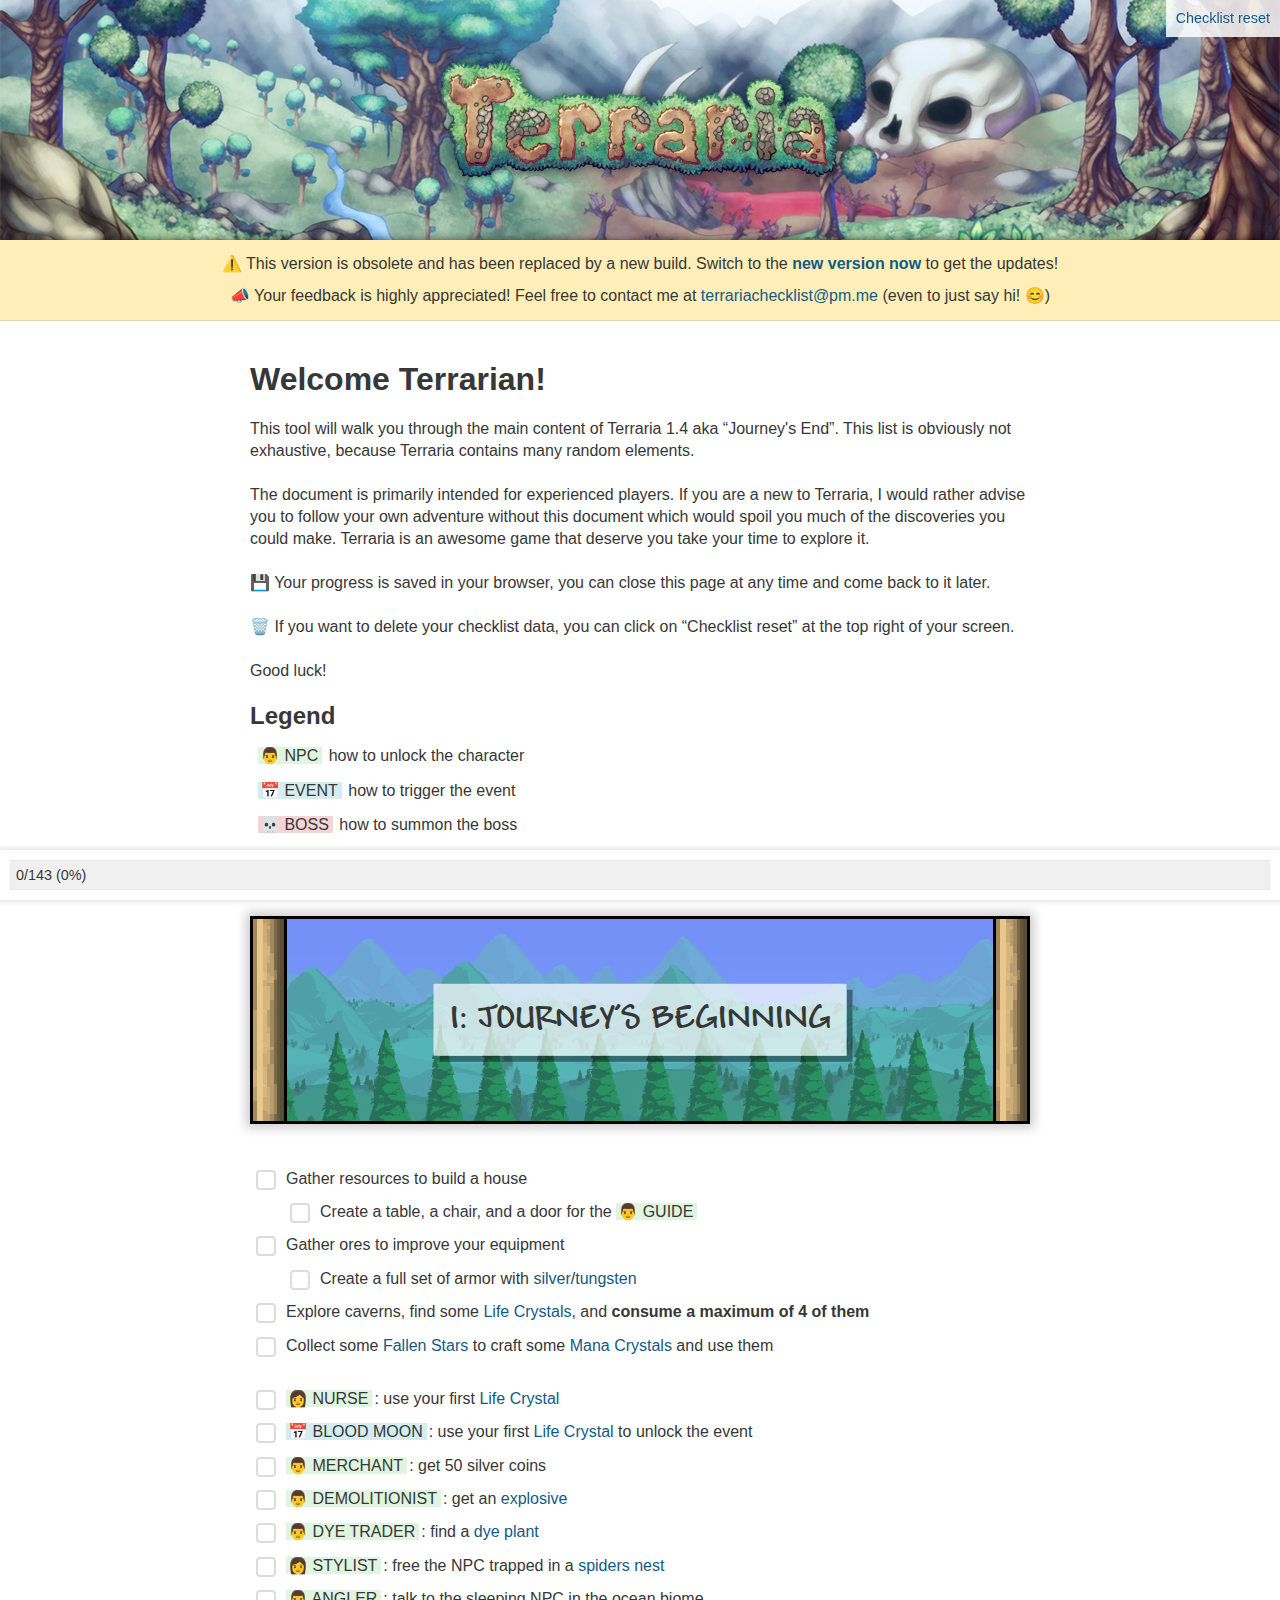
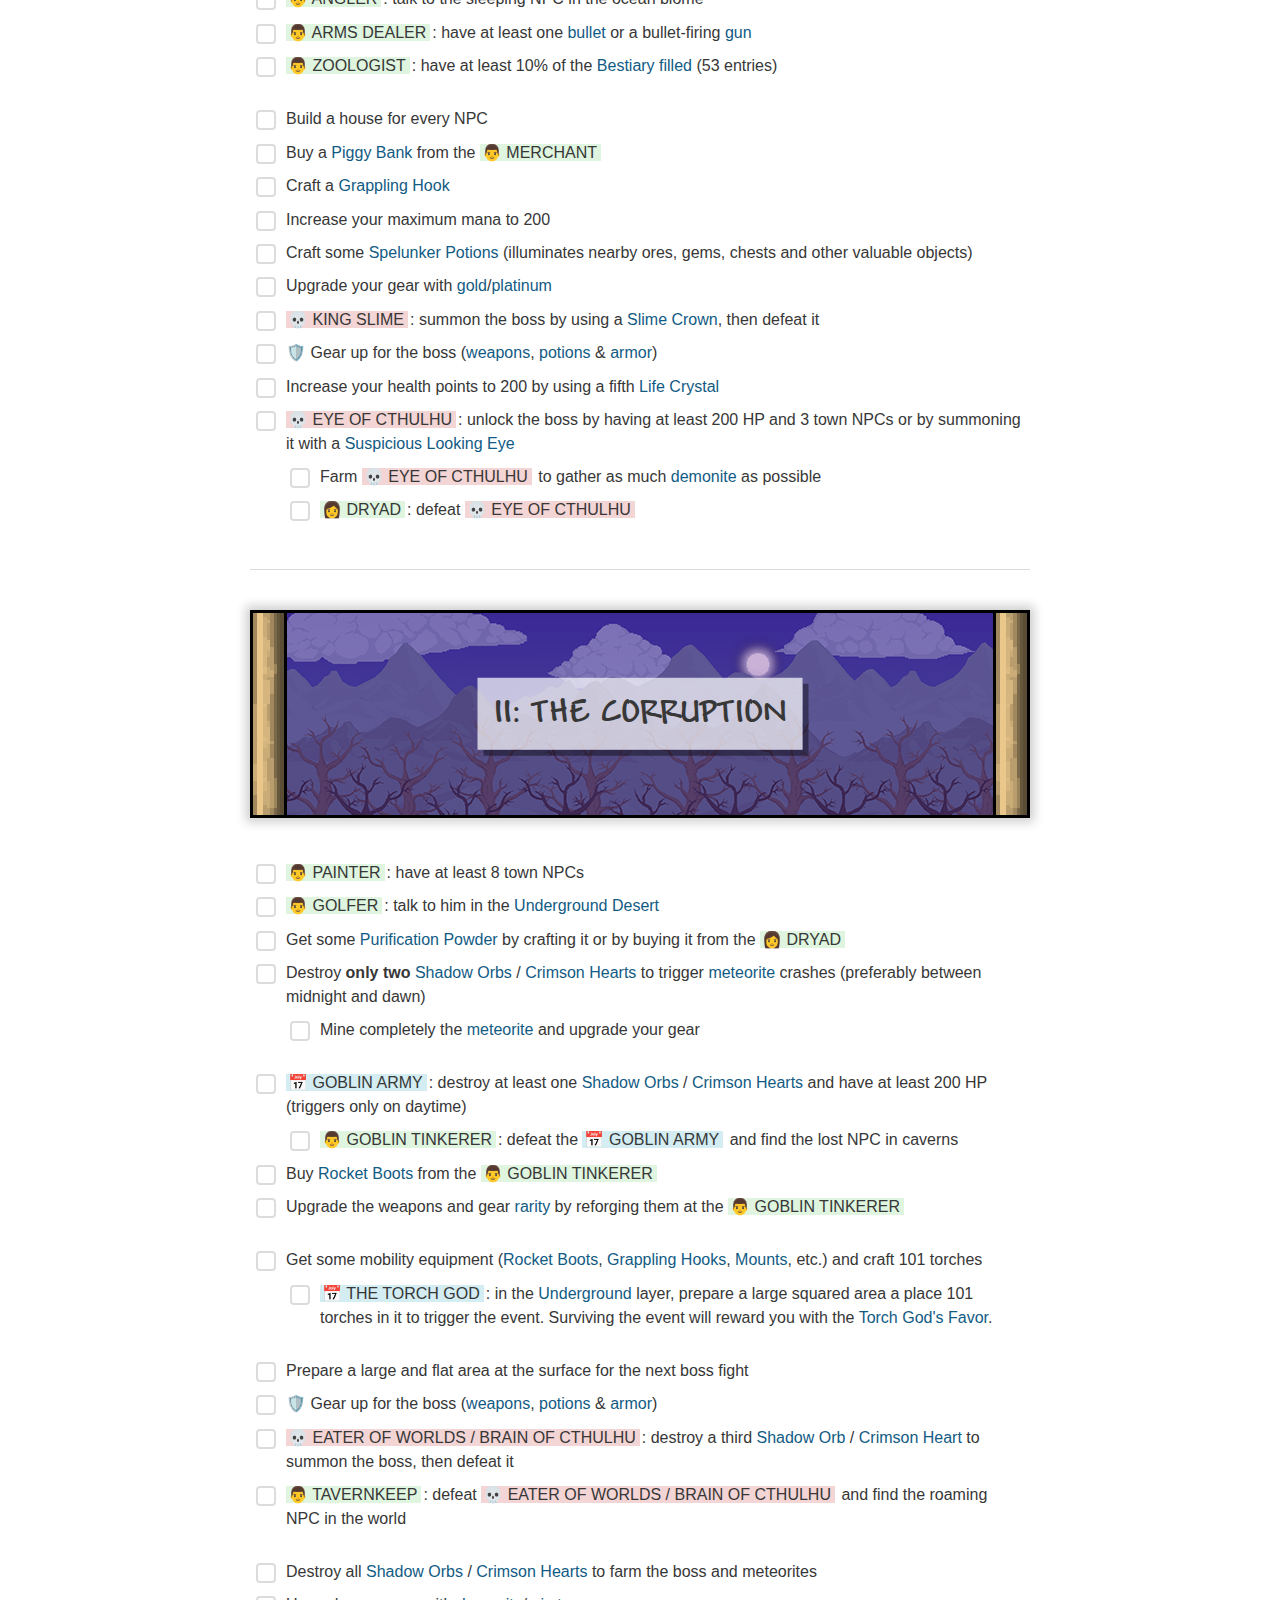
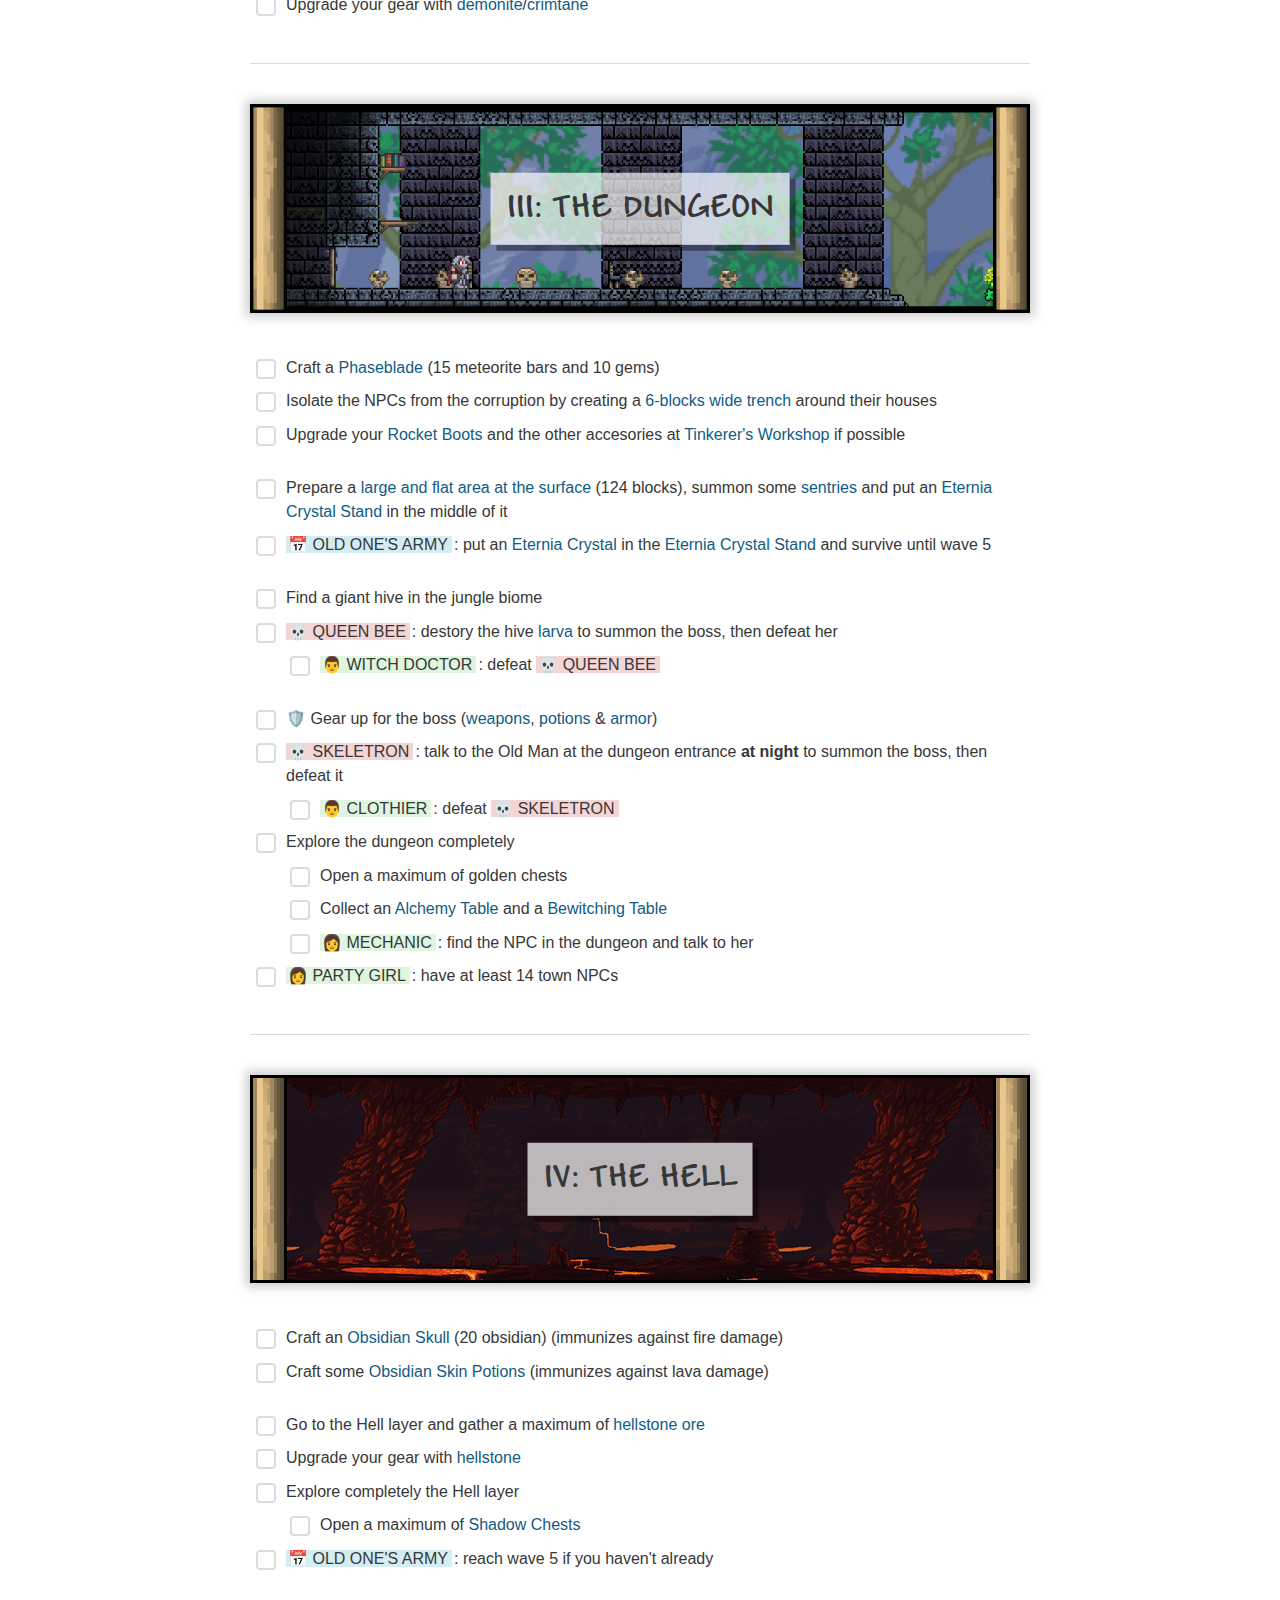
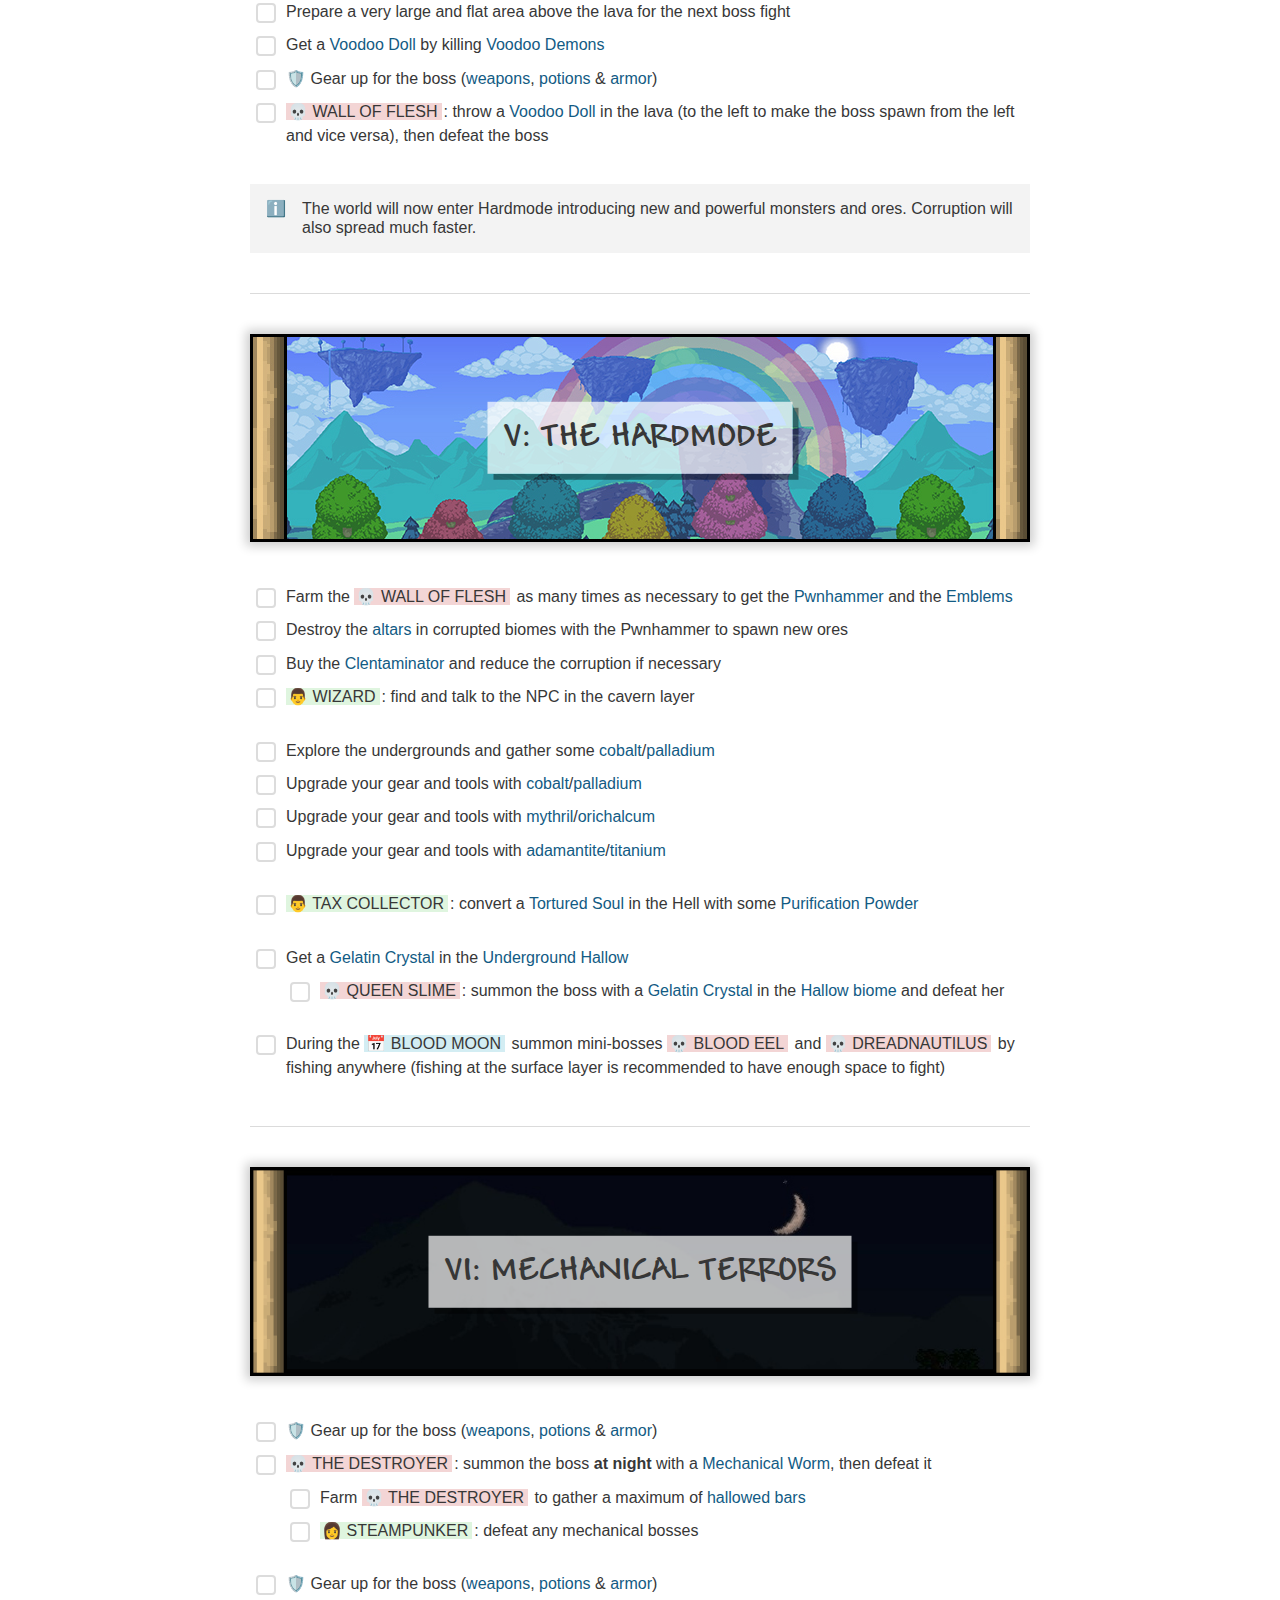
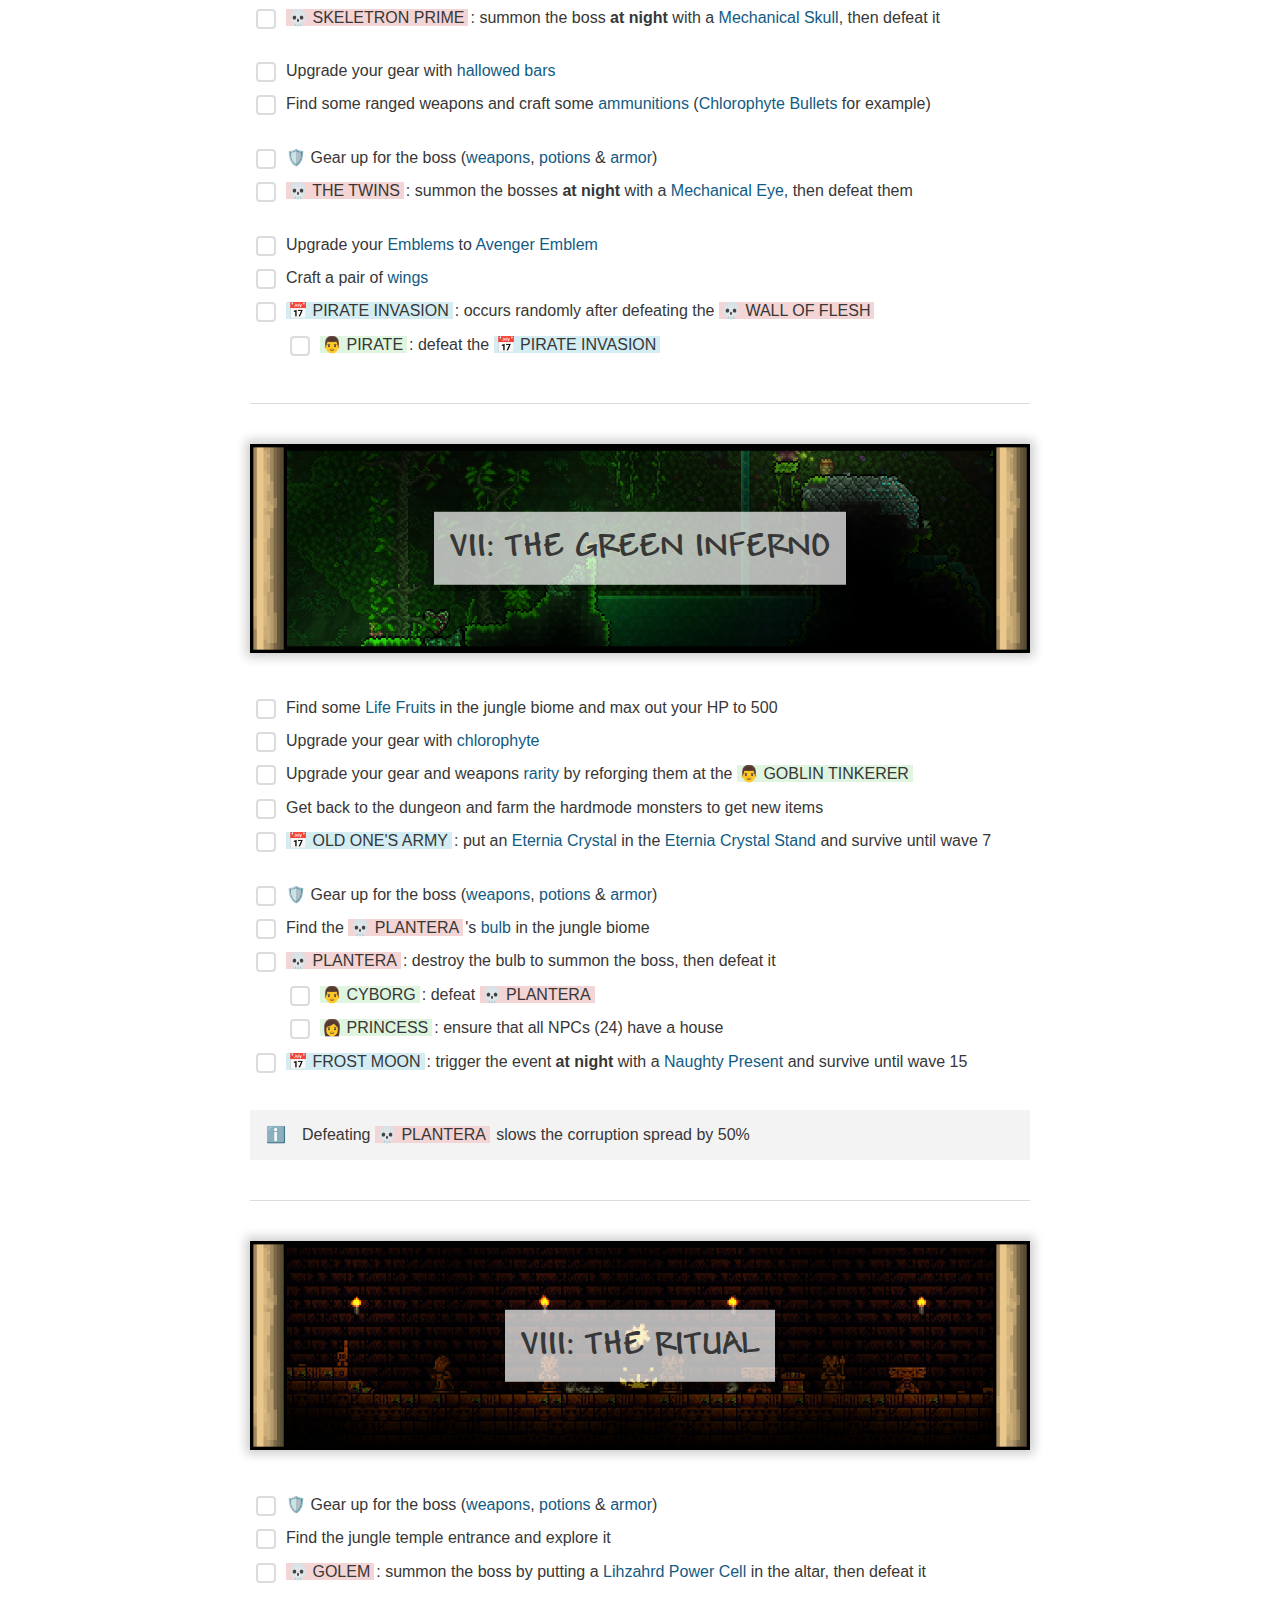
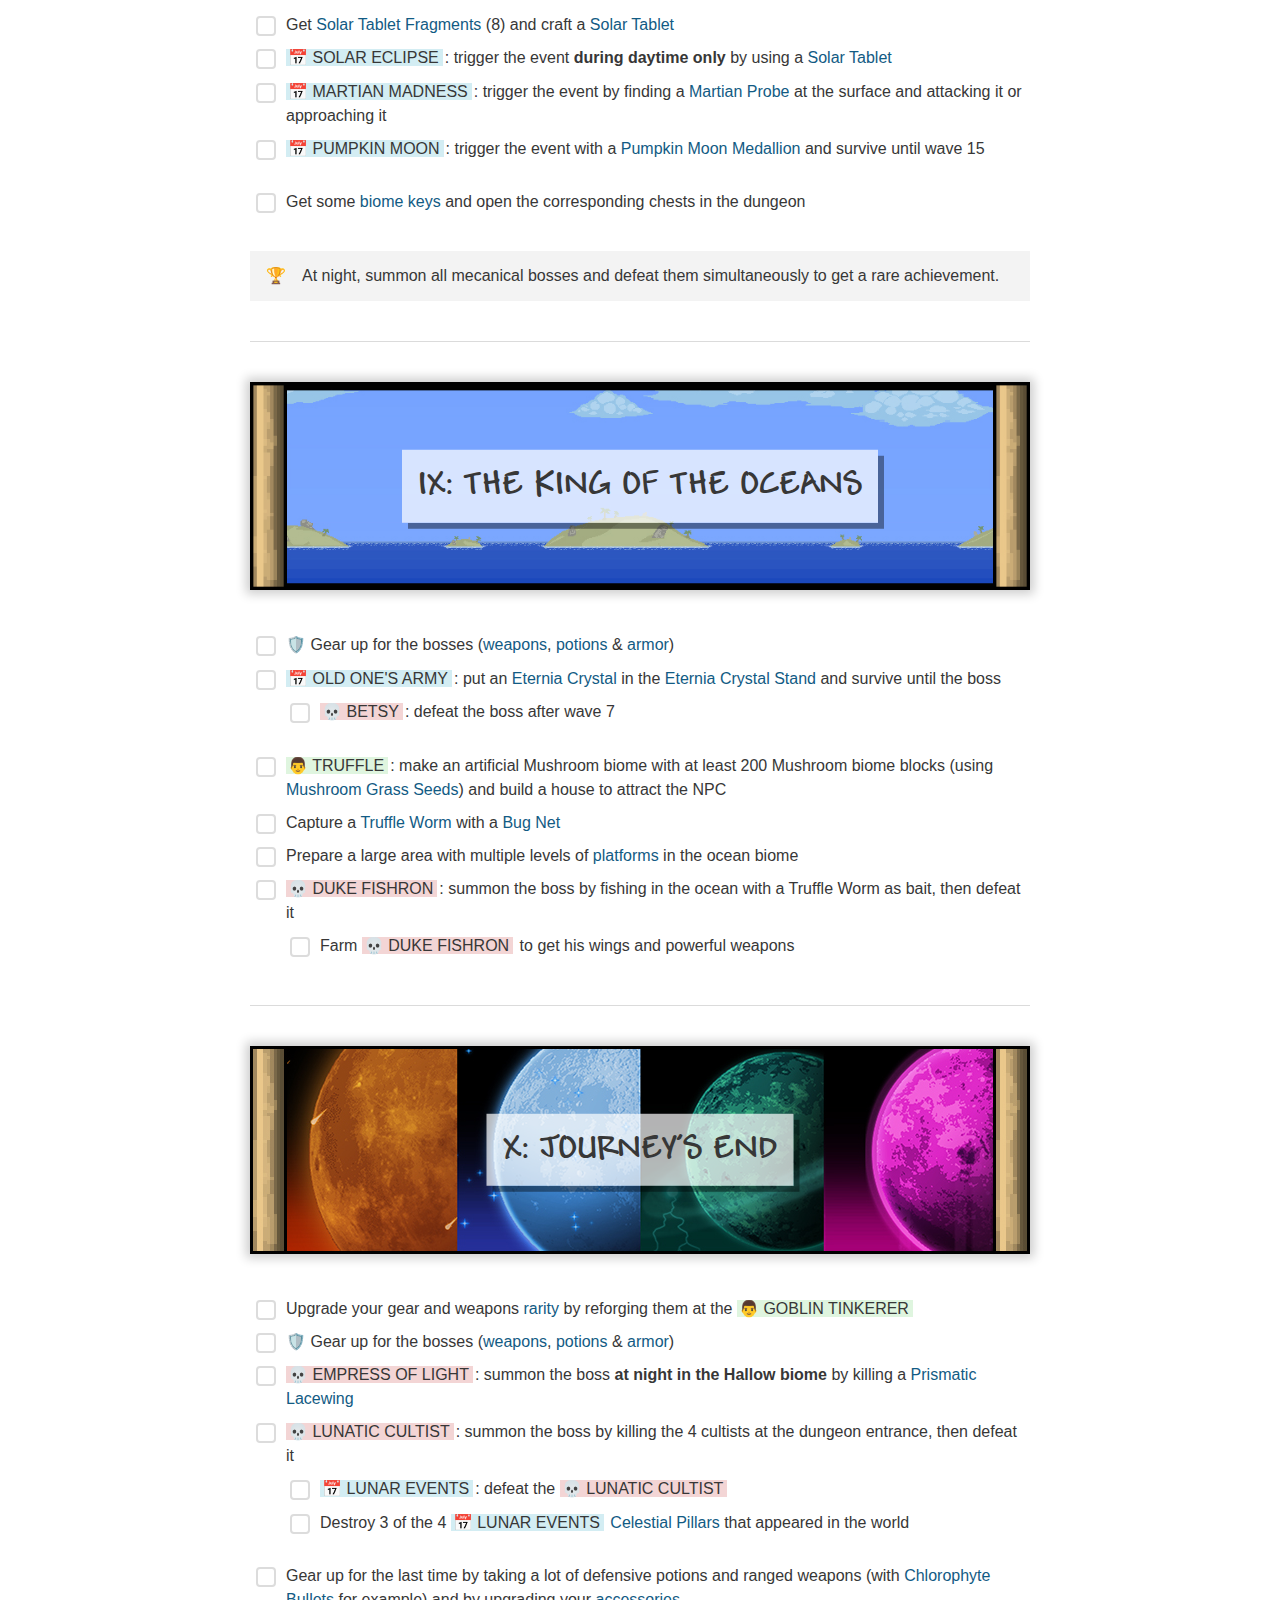
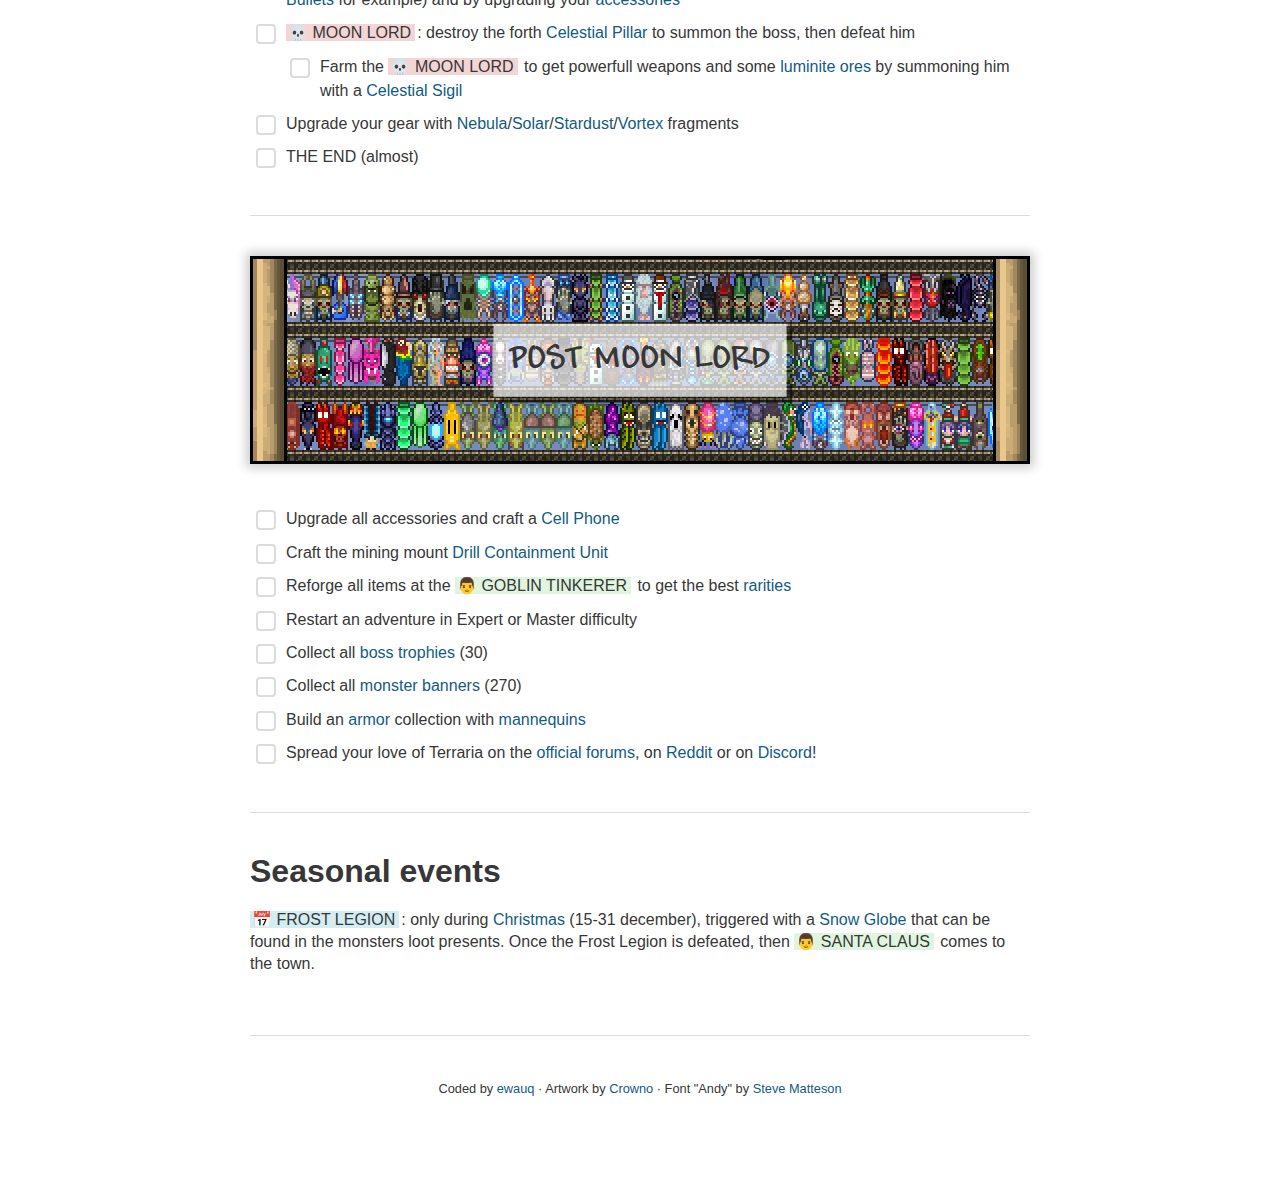
==== commit 66019c45: "Update the warning message" ====
--- a/terraria-checklist/v1/index.html
+++ b/terraria-checklist/v1/index.html
@@ -54,14 +54,14 @@
     </header>
 
     <div class="version-warning">
-      ⚠️ This version is obsolete and will be replaced by a new build soon.
-      Switch to the
+      ⚠️ This version is obsolete and has been replaced by a new build. Switch
+      to the
       <b
-        ><a href="https://ewauq.github.io/terraria-checklist/v2"
+        ><a href="https://ewauq.github.io/terraria-checklist/"
           >new version now</a
         ></b
       >
-      to migrate your progress!
+      to get the updates!
 
       <br /><br />
       📣 Your feedback is highly appreciated! Feel free to contact me at
